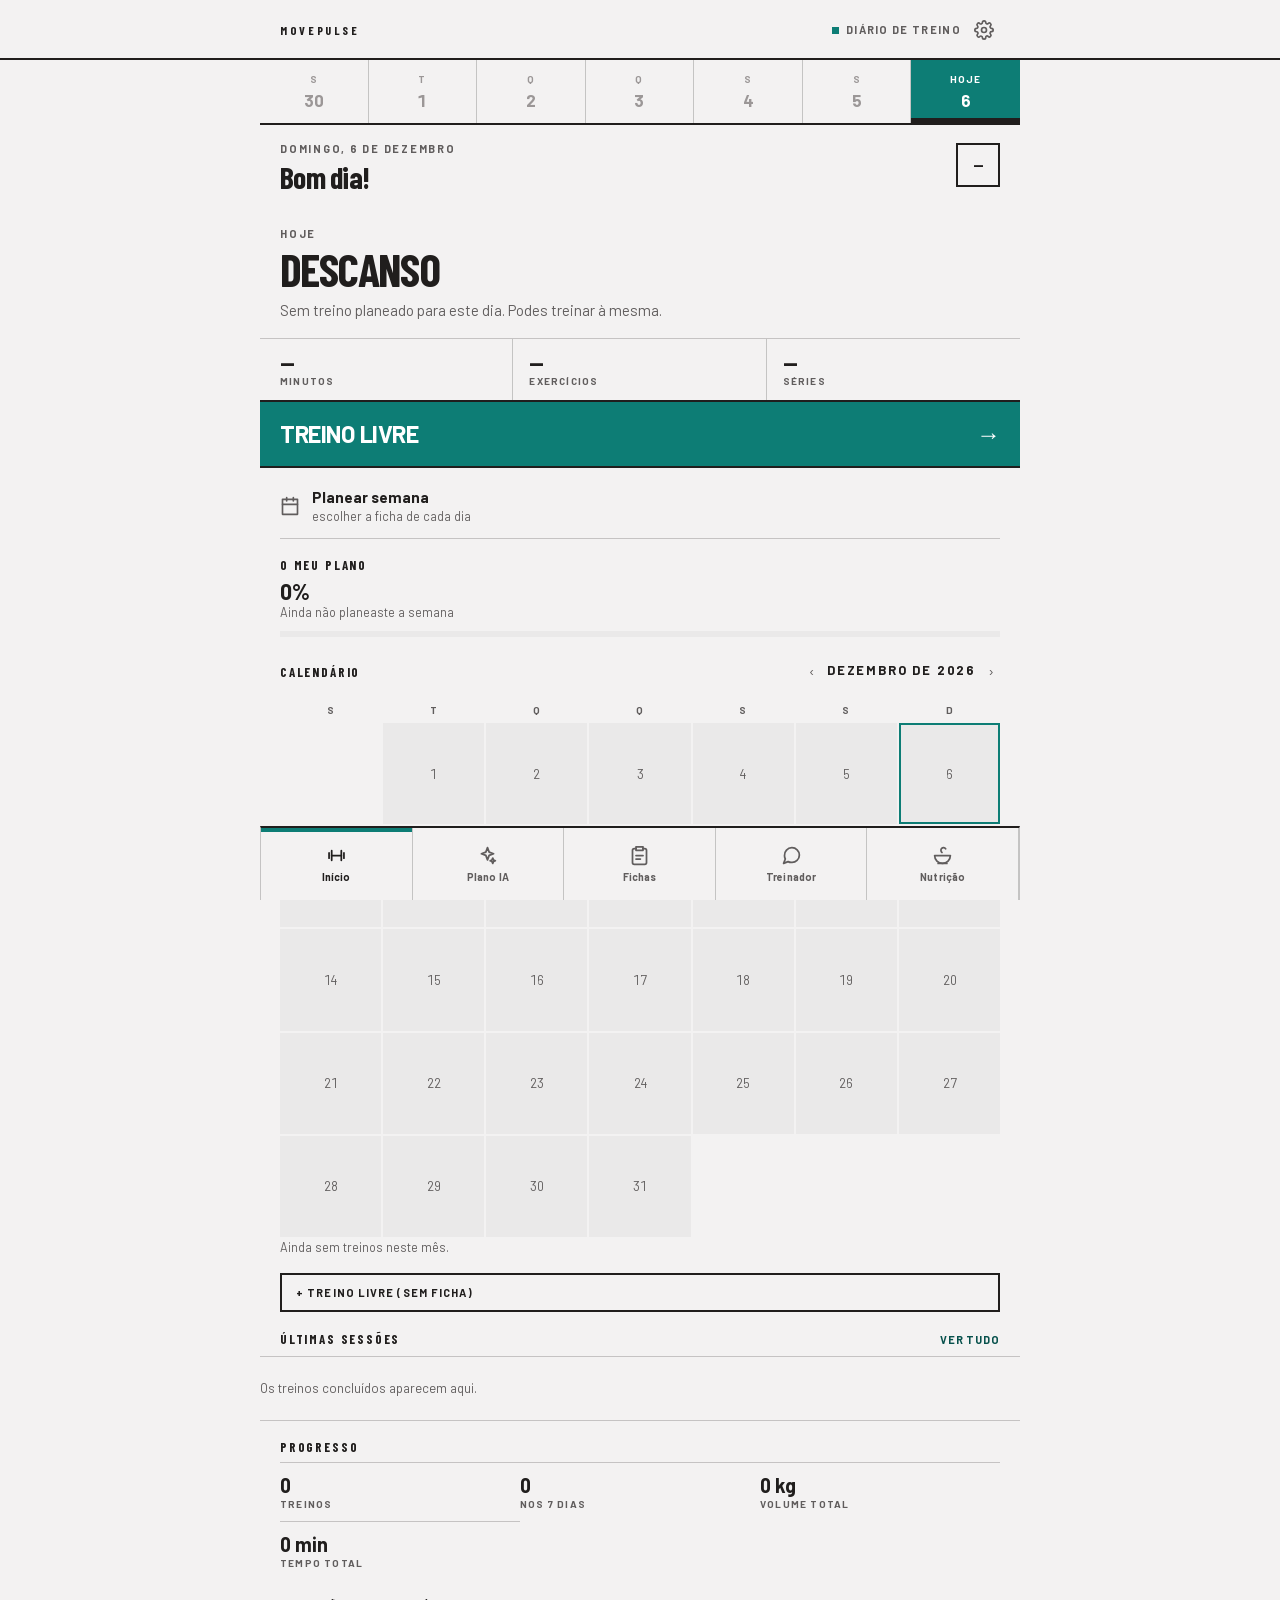
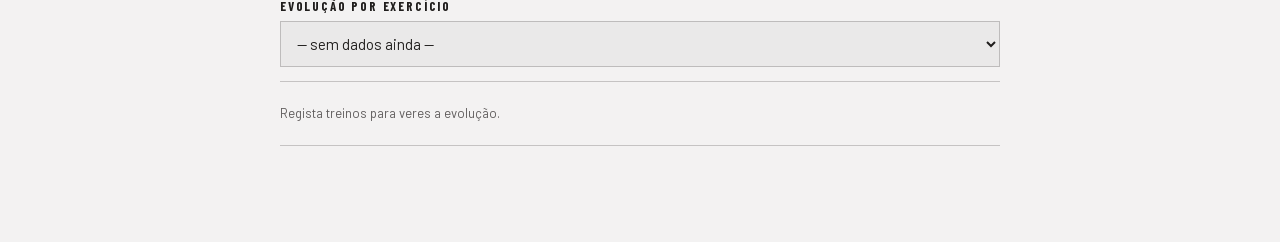
==== index.html @ 70a28e6d "Cor com significado e movimento com motivo COR — cada grupo muscular passa a ter o seu tom: peito te" ====
<!DOCTYPE html>
<html lang="pt-PT">
<head>
<meta charset="UTF-8">
<meta name="viewport" content="width=device-width, initial-scale=1, viewport-fit=cover">
<meta name="theme-color" content="#f3f2f2">
<meta name="description" content="App de treinos: fotografa o equipamento do ginásio, deixa a IA montar o plano e regista os teus treinos.">
<title>MovePulse AI — App de Treinos</title>
<link rel="icon" href="data:image/svg+xml,<svg xmlns='http://www.w3.org/2000/svg' viewBox='0 0 24 24'><rect width='24' height='24' fill='%23f3f2f2'/><g stroke='%23201e1d' stroke-width='2.4' stroke-linecap='round' fill='none'><path d='M6.5 6.5v11M3.5 9v6M17.5 6.5v11M20.5 9v6M6.5 12h11'/></g></svg>">
<link rel="manifest" href="manifest.webmanifest">
<link rel="apple-touch-icon" href="icons/apple-touch-180.png">
<meta name="apple-mobile-web-app-capable" content="yes">
<meta name="mobile-web-app-capable" content="yes">
<meta name="apple-mobile-web-app-status-bar-style" content="default">
<meta name="apple-mobile-web-app-title" content="MovePulse">
<link rel="stylesheet" href="css/fontes.css?v=80">
<link rel="stylesheet" href="css/style.css?v=80">
</head>
<body>

<header class="topbar">
  <div class="topbar__brand">
    <h1>MovePulse</h1>
  </div>
  <div class="topbar__estado">
    <span class="topbar__ponto" aria-hidden="true"></span>
    <p id="topbarSub">O teu diário de treino</p>
    <button class="btn btn--sm btn--primary" id="btnInstalar" hidden>Instalar</button>
    <button class="icon-btn" id="btnConfig" title="Definições" aria-label="Definições">
      <svg viewBox="0 0 24 24" aria-hidden="true"><circle cx="12" cy="12" r="3"/><path d="M19.4 15a1.65 1.65 0 0 0 .33 1.82l.06.06a2 2 0 0 1-2.83 2.83l-.06-.06a1.65 1.65 0 0 0-1.82-.33 1.65 1.65 0 0 0-1 1.51V21a2 2 0 0 1-4 0v-.09A1.65 1.65 0 0 0 9 19.4a1.65 1.65 0 0 0-1.82.33l-.06.06a2 2 0 0 1-2.83-2.83l.06-.06a1.65 1.65 0 0 0 .33-1.82 1.65 1.65 0 0 0-1.51-1H3a2 2 0 0 1 0-4h.09A1.65 1.65 0 0 0 4.6 9a1.65 1.65 0 0 0-.33-1.82l-.06-.06a2 2 0 0 1 2.83-2.83l.06.06A1.65 1.65 0 0 0 9 4.6h.09a1.65 1.65 0 0 0 1-1.51V3a2 2 0 0 1 4 0v.09a1.65 1.65 0 0 0 1 1.51 1.65 1.65 0 0 0 1.82-.33l.06-.06a2 2 0 0 1 2.83 2.83l-.06.06a1.65 1.65 0 0 0-.33 1.82V9a1.65 1.65 0 0 0 1.51 1H21a2 2 0 0 1 0 4h-.09a1.65 1.65 0 0 0-1.51 1z"/></svg>
    </button>
  </div>
</header>

<main id="app">

  <!-- ============ INÍCIO ============ -->
  <section class="view" id="view-inicio">
    <div class="semana" id="semana"></div>

    <header class="heroi">
      <div class="ola-linha">
        <div>
          <p class="kicker" id="olaData">—</p>
          <h2 class="ola__nome" id="olaNome">Olá</h2>
        </div>
        <button class="avatar" id="btnPerfil" aria-label="O meu perfil"><span id="avatarIniciais">—</span></button>
      </div>
    </header>

    <div id="cartaoHoje"></div>

    <div class="corpo-inicio">
      <button class="atalho atalho--largo" id="btnPrograma">
        <span class="atalho__icone"><svg viewBox="0 0 24 24" aria-hidden="true"><rect x="3" y="4" width="18" height="18"/><path d="M16 2v4"/><path d="M8 2v4"/><path d="M3 10h18"/></svg></span>
        <span>Planear semana<small>escolher a ficha de cada dia</small></span>
      </button>

      <div class="section-head"><h2>O meu plano</h2></div>
      <div id="planoSemana"></div>

      <div class="section-head">
        <h2>Calendário</h2>
        <span class="mes-cabeca">
          <button class="icon-btn" id="mesAnterior" aria-label="Mês anterior">‹</button>
          <strong id="mesNome">—</strong>
          <button class="icon-btn" id="mesSeguinte" aria-label="Mês seguinte">›</button>
        </span>
      </div>
      <div class="mes" id="mes"></div>
      <p class="item__meta" id="mesResumo"></p>

      <button class="btn btn--block" id="btnTreinoLivre" style="margin-top:18px">+ Treino livre (sem ficha)</button>

      <div class="section-head">
        <h2>Últimas sessões</h2>
        <button class="btn-ligacao" id="btnHistorico">Ver tudo</button>
      </div>
      <div id="ultimasSessoes" class="stack sangra"></div>

      <div class="section-head"><h2>Progresso</h2></div>
      <div class="grid grid--stats grid--par" id="resumoStats"></div>

      <div class="section-head"><h2>Evolução por exercício</h2></div>
      <select class="input" id="selEx" aria-label="Evolução por exercício"></select>
      <div id="grafico"></div>
      <div class="grid grid--stats" id="recordesEx"></div>
    </div>
  </section>

  <!-- ============ TREINO A DECORRER ============ -->
  <section class="view" id="view-treino" hidden>
    <div class="treino-estado" id="treinoEstado">
      <div class="treino-estado__topo">
        <span class="treino-estado__rotulo" id="sessaoNome">Treino</span>
        <span class="timer" id="cronometro">00:00</span>
      </div>
      <div class="treino-estado__barra"><i id="treinoProgresso" style="width:0%"></i></div>
    </div>
    <p class="visually-hidden" id="sessaoInfo" hidden>—</p>

    <div id="sessaoExercicios"></div>

    <div class="par-acoes">
      <button id="btnAddExSessao">+ Adicionar exercício</button>
      <button id="btnFinalizarSessao">Terminar agora</button>
    </div>
    <div class="par-acoes">
      <button id="btnCancelarSessao">Descartar treino</button>
      <button id="btnTreinadorSessao">Perguntar ao treinador</button>
    </div>
  </section>

  <!-- ============ PLANO IA ============ -->
  <section class="view view--caixa" id="view-ia" hidden>

    <div class="section-head"><h2>O meu plano IA</h2></div>
    <div id="planoAtual"></div>

    <div class="section-head"><h2>Criar plano</h2></div>

    <div>
      <label class="label">Onde treinas</label>
      <div class="pastilhas" data-plano="local">
        <button class="pastilha" data-valor="Ginásio">Ginásio</button>
        <button class="pastilha" data-valor="Casa">Casa</button>
        <button class="pastilha" data-valor="Ar livre">Ar livre</button>
      </div>

      <label class="label" style="margin-top:18px">Quanto tempo tens</label>
      <div class="pastilhas" data-plano="duracao">
        <button class="pastilha" data-valor="20">20 min</button>
        <button class="pastilha" data-valor="30">30 min</button>
        <button class="pastilha" data-valor="45">45 min</button>
        <button class="pastilha" data-valor="60">60 min</button>
        <button class="pastilha" data-valor="80">80 min</button>
      </div>
    </div>

    <button class="btn-largo sangra" id="btnGerarPlano"><span>Gerar plano</span><span aria-hidden="true">→</span></button>
    <p class="item__meta" id="iaEstado"></p>

    <div class="section-head"><h2>Afinar</h2></div>
    <p class="item__meta" style="margin:-8px 0 0">Os valores por omissão vêm do teu perfil. Muda só o que quiseres.</p>

    <div id="refinamentos">
      <button class="linha" id="linhaEquipamento">
        <span>Equipamento</span><span class="linha__valor" id="equipResumo">todos</span>
      </button>

      <button class="linha" data-refino="tipo"><span>Tipo de treino</span><span class="linha__valor" id="resumoTipo">—</span></button>
      <div class="refino" data-painel="tipo" hidden>
        <div class="pastilhas" data-plano="tipo">
          <button class="pastilha" data-valor="Força e hipertrofia">Força e hipertrofia</button>
          <button class="pastilha" data-valor="HIIT">HIIT</button>
          <button class="pastilha" data-valor="Calistenia">Calistenia</button>
          <button class="pastilha" data-valor="Mobilidade">Mobilidade</button>
        </div>
      </div>

      <button class="linha" data-refino="foco"><span>Divisão</span><span class="linha__valor" id="resumoFoco">—</span></button>
      <div class="refino" data-painel="foco" hidden>
        <div class="pastilhas" data-plano="foco">
          <button class="pastilha" data-valor="Corpo inteiro">Corpo inteiro</button>
          <button class="pastilha" data-valor="Superior / inferior">Superior / inferior</button>
          <button class="pastilha" data-valor="Empurrar, puxar, pernas">Empurrar / puxar / pernas</button>
          <button class="pastilha" data-valor="Costas e core">Costas e core</button>
        </div>
      </div>

      <button class="linha" data-refino="musculos"><span>Grupos a trabalhar</span><span class="linha__valor" id="resumoMusculos">todos</span></button>
      <div class="refino" data-painel="musculos" hidden>
        <p class="item__meta" style="margin:0 0 12px">Escolhe os que queres priorizar. Sem escolha, o plano equilibra o corpo todo.</p>
        <div class="musculos-grelha" id="musculosGrelha"></div>
      </div>

      <button class="linha" data-refino="descanso"><span>Descanso entre séries</span><span class="linha__valor" id="resumoDescanso">—</span></button>
      <div class="refino" data-painel="descanso" hidden>
        <div class="pastilhas" data-plano="descanso">
          <button class="pastilha" data-valor="45">45s</button>
          <button class="pastilha" data-valor="60">60s</button>
          <button class="pastilha" data-valor="90">90s</button>
          <button class="pastilha" data-valor="120">2 min</button>
          <button class="pastilha" data-valor="180">3 min</button>
        </div>
      </div>

      <button class="linha" data-refino="semanas"><span>Duração do programa</span><span class="linha__valor" id="resumoSemanas">—</span></button>
      <div class="refino" data-painel="semanas" hidden>
        <p class="item__meta" style="margin:0 0 12px">Quantas semanas o programa vai durar. Os treinos repetem-se e vão aparecendo novos pelo meio.</p>
        <div class="pastilhas" data-plano="semanas">
          <button class="pastilha" data-valor="4">4 semanas</button>
          <button class="pastilha" data-valor="6">6 semanas</button>
          <button class="pastilha" data-valor="8">8 semanas</button>
          <button class="pastilha" data-valor="12">12 semanas</button>
        </div>
      </div>

      <button class="linha" data-refino="intensidade"><span>Intensidade</span><span class="linha__valor" id="resumoIntensidade">—</span></button>
      <div class="refino" data-painel="intensidade" hidden>
        <div class="pastilhas" data-plano="intensidade">
          <button class="pastilha" data-valor="Básica">Básica</button>
          <button class="pastilha" data-valor="Moderada">Moderada</button>
          <button class="pastilha" data-valor="Alta">Alta</button>
        </div>
      </div>

      <button class="linha" data-refino="superseries"><span>Superséries</span><span class="linha__valor" id="resumoSuperseries">—</span></button>
      <div class="refino" data-painel="superseries" hidden>
        <label class="interruptor">
          <input type="checkbox" id="planoSuperseries">
          <span>Superséries<small>Exercícios seguidos sem descanso, em músculos diferentes.</small></span>
        </label>
      </div>

      <button class="linha" id="linhaFotos">
        <span>Fotos do ginásio</span><span class="linha__valor" id="fotosResumo">0 fotos</span>
      </button>

      <button class="linha" id="linhaPerfil">
        <span>Perfil e limitações</span><span class="linha__valor" id="perfilResumo">—</span>
      </button>
    </div>

    <div id="iaResultado"></div>
  </section>

  <!-- ============ FICHAS ============ -->
  <section class="view view--caixa" id="view-treinos" hidden>
    <div class="section-head">
      <h2>Minhas fichas</h2>
      <button class="btn-ligacao" id="btnNovoTreino">+ Nova ficha</button>
    </div>
    <div id="listaTreinos" class="stack"></div>
    <button class="linha" id="btnIrExercicios"><span>Todos os exercícios</span><span class="linha__valor" id="totalExercicios">—</span></button>
  </section>

  <!-- ============ EXERCÍCIOS ============ -->
  <section class="view view--caixa" id="view-exercicios" hidden>
    <div class="section-head">
      <h2>Exercícios</h2>
      <button class="btn-ligacao" id="exVoltar">‹ Fichas</button>
    </div>
    <input class="input" type="search" id="buscaEx" placeholder="Buscar exercício…" autocomplete="off">
    <div class="chips" id="filtrosGrupo"></div>
    <div id="listaExercicios" class="stack"></div>
    <button class="btn btn--block" id="btnNovoEx">+ Criar exercício</button>
  </section>

  <!-- ============ FOTOS DO GINÁSIO ============ -->
  <section class="view view--caixa" id="view-fotos" hidden>
    <div class="section-head">
      <h2>Fotos do ginásio</h2>
      <button class="btn-ligacao" id="fotosVoltar">‹ Plano IA</button>
    </div>
    <p class="muted">As fotos seguem com o pedido e a IA identifica nelas o equipamento — útil para
      apanhar máquinas que não estão na lista. Podes usar só a lista, só fotos, ou as duas coisas.</p>

    <div class="row-actions">
      <button class="btn btn--sm" id="btnTirarFoto">Tirar foto</button>
      <button class="btn btn--sm" id="btnEscolherFoto">Galeria</button>
    </div>
    <input type="file" id="fotoCamera" accept="image/*" capture="environment" multiple hidden>
    <input type="file" id="fotoGaleria" accept="image/*" multiple hidden>
    <div class="fotos" id="fotos"></div>
    <p class="item__meta" id="fotosInfo">Até 8 fotos. Ficam no dispositivo e só são enviadas quando geras o plano.</p>
  </section>

  <!-- ============ NUTRIÇÃO ============ -->
  <section class="view view--caixa" id="view-nutricao" hidden>
    <div class="section-head"><h2>Nutrição</h2></div>
    <p class="muted">Esta parte ainda está por construir. A ideia é acompanhar a alimentação ao lado
      do treino — e não vale a pena fingir que já faz algo.</p>

    <label class="label" style="margin-top:8px">O que está pensado</label>
    <ul class="lista-planeada">
      <li><b>Registo de refeições</b><span>o que comeste, sem contar cada grama</span></li>
      <li><b>Objetivo calórico e proteína</b><span>calculado a partir do teu perfil e treino</span></li>
      <li><b>Sugestões do treinador</b><span>perguntas sobre alimentação no separador Treinador</span></li>
      <li><b>Peso ao longo do tempo</b><span>gráfico junto ao progresso do treino</span></li>
    </ul>
    <p class="item__meta">Diz-me por onde queres começar e construo essa parte primeiro.</p>

    <div class="aviso">Nutrição toca em saúde: o que for feito aqui serão orientações gerais, não
      dietas clínicas. Para alimentação em contexto de doença, gravidez ou distúrbio alimentar, o
      caminho é um nutricionista.</div>
  </section>

  <!-- ============ DEFINIÇÕES ============ -->
  <section class="view view--caixa" id="view-definicoes" hidden>
    <div class="section-head">
      <h2>Definições</h2>
      <button class="btn-ligacao" id="defVoltar">‹ Início</button>
    </div>

    <p class="def-grupo">Conta</p>
    <div class="lista-def">
      <button id="defConta"><span class="def-icone"><svg viewBox="0 0 24 24" aria-hidden="true"><path d="M20 21v-2a4 4 0 0 0-4-4H8a4 4 0 0 0-4 4v2"/><circle cx="12" cy="7" r="4"/></svg></span>A minha conta<span class="def-valor" id="defContaEstado">só neste dispositivo</span></button>
    </div>

    <p class="def-grupo">Aplicação</p>
    <div class="lista-def">
      <button id="defTema"><span class="def-icone"><svg viewBox="0 0 24 24" aria-hidden="true"><circle cx="12" cy="12" r="9"/><path d="M12 3a9 9 0 0 0 0 18z" fill="currentColor" stroke="none"/></svg></span>Aspeto<span class="def-valor" id="defTemaValor">—</span></button>
      <button id="defLetra"><span class="def-icone"><svg viewBox="0 0 24 24" aria-hidden="true"><path d="M4 7V4h16v3"/><path d="M9 20h6"/><path d="M12 4v16"/></svg></span>Tipo de letra<span class="def-valor" id="defLetraValor">—</span></button>
      <button id="defTexto"><span class="def-icone"><svg viewBox="0 0 24 24" aria-hidden="true"><circle cx="11" cy="11" r="7"/><path d="M21 21l-4.3-4.3"/><path d="M11 8v6"/><path d="M8 11h6"/></svg></span>Tamanho do texto<span class="def-valor" id="defTextoValor">—</span></button>
      <button id="defIdioma"><span class="def-icone"><svg viewBox="0 0 24 24" aria-hidden="true"><circle cx="12" cy="12" r="9"/><path d="M3 12h18"/><path d="M12 3a15 15 0 0 1 0 18 15 15 0 0 1 0-18z"/></svg></span>Idioma<span class="def-valor">Português</span></button>
      <button id="defUnidades"><span class="def-icone"><svg viewBox="0 0 24 24" aria-hidden="true"><path d="M3 15L15 3l6 6L9 21z"/><path d="M7.5 10.5l2 2"/><path d="M10.5 7.5l2 2"/><path d="M4.5 13.5l2 2"/></svg></span>Unidades<span class="def-valor">kg · cm</span></button>
      <button id="defIA"><span class="def-icone"><svg viewBox="0 0 24 24" aria-hidden="true"><path d="M12 3l1.9 5.1L19 10l-5.1 1.9L12 17l-1.9-5.1L5 10l5.1-1.9z"/><path d="M18 15l.9 2.1L21 18l-2.1.9L18 21l-.9-2.1L15 18l2.1-.9z"/></svg></span>Servidor de IA<span class="def-valor" id="defIAValor">—</span></button>
      <button id="defSaude"><span class="def-icone"><svg viewBox="0 0 24 24" aria-hidden="true"><path d="M20.8 5.6a5.5 5.5 0 0 0-7.8 0L12 6.6l-1-1a5.5 5.5 0 0 0-7.8 7.8l1 1L12 21.2l7.8-7.8 1-1a5.5 5.5 0 0 0 0-7.8z"/></svg></span>Apple Saúde<span class="def-valor" id="defSaudeValor">—</span></button>
    </div>

    <p class="def-grupo">Os meus dados</p>
    <div class="lista-def">
      <button id="defExportar"><span class="def-icone"><svg viewBox="0 0 24 24" aria-hidden="true"><path d="M21 15v4a2 2 0 0 1-2 2H5a2 2 0 0 1-2-2v-4"/><path d="M7 10l5 5 5-5"/><path d="M12 15V3"/></svg></span>Exportar backup</button>
      <button id="defImportar"><span class="def-icone"><svg viewBox="0 0 24 24" aria-hidden="true"><path d="M21 15v4a2 2 0 0 1-2 2H5a2 2 0 0 1-2-2v-4"/><path d="M17 8l-5-5-5 5"/><path d="M12 3v12"/></svg></span>Importar backup</button>
      <button id="defCache"><span class="def-icone"><svg viewBox="0 0 24 24" aria-hidden="true"><ellipse cx="12" cy="5" rx="9" ry="3"/><path d="M3 5v14c0 1.7 4 3 9 3s9-1.3 9-3V5"/><path d="M3 12c0 1.7 4 3 9 3s9-1.3 9-3"/></svg></span>Limpar cache e recarregar</button>
      <button id="defApagar"><span class="def-icone"><svg viewBox="0 0 24 24" aria-hidden="true"><path d="M3 6h18"/><path d="M8 6V4h8v2"/><path d="M19 6l-1 14a2 2 0 0 1-2 2H8a2 2 0 0 1-2-2L5 6"/></svg></span>Apagar tudo</button>
    </div>
    <input type="file" id="defArquivo" accept="application/json" hidden>

    <p class="def-grupo">Sobre</p>
    <div class="lista-def">
      <button id="defPrivacidade"><span class="def-icone"><svg viewBox="0 0 24 24" aria-hidden="true"><path d="M12 22s8-4 8-10V5l-8-3-8 3v7c0 6 8 10 8 10z"/></svg></span>Privacidade</button>
      <button id="defTermos"><span class="def-icone"><svg viewBox="0 0 24 24" aria-hidden="true"><path d="M14 2H6a2 2 0 0 0-2 2v16a2 2 0 0 0 2 2h12a2 2 0 0 0 2-2V8z"/><path d="M14 2v6h6"/><path d="M8 13h8"/><path d="M8 17h6"/></svg></span>Termos de utilização</button>
      <button id="defCreditos"><span class="def-icone"><svg viewBox="0 0 24 24" aria-hidden="true"><circle cx="12" cy="12" r="9"/><circle cx="8.5" cy="10" r="1.2"/><circle cx="12" cy="7.5" r="1.2"/><circle cx="15.5" cy="10" r="1.2"/></svg></span>Créditos e licenças</button>
      <button id="defVersao"><span class="def-icone"><svg viewBox="0 0 24 24" aria-hidden="true"><circle cx="12" cy="12" r="9"/><path d="M12 16v-4"/><path d="M12 8h.01"/></svg></span>Versão<span class="def-valor" id="defVersaoValor">—</span></button>
    </div>
  </section>

  <!-- ============ APPLE SAÚDE ============ -->
  <section class="view view--caixa" id="view-saude" hidden>
    <div class="section-head">
      <h2>Apple Saúde</h2>
      <button class="btn-ligacao" id="saudeVoltar">‹ Definições</button>
    </div>

    <div class="cartao-saude">
      <h3>Sincronizar a MovePulse com o Apple Saúde</h3>
      <p>Escolhe que dados passam de um lado para o outro. A ligação é feita pela app <b>Atalhos</b> da Apple — prepara-se uma vez e fica a funcionar.</p>
    </div>

    <p class="def-grupo">Transferir do Saúde</p>
    <div class="lista-def">
      <label class="linha-switch"><span class="def-icone"><svg viewBox="0 0 24 24" aria-hidden="true"><path d="M12 3v18"/><path d="M5 7h14"/><path d="M5 7l-3 7a4 4 0 0 0 6 0z"/><path d="M19 7l3 7a4 4 0 0 1-6 0z"/></svg></span>Peso corporal
        <input type="checkbox" class="switch" id="saudePeso"></label>
    </div>

    <p class="def-grupo">Guardar no Saúde</p>
    <div class="lista-def">
      <label class="linha-switch"><span class="def-icone"><svg viewBox="0 0 24 24" aria-hidden="true"><path d="M6.5 6.5v11"/><path d="M3.5 9v6"/><path d="M17.5 6.5v11"/><path d="M20.5 9v6"/><path d="M6.5 12h11"/></svg></span>Treinos
        <input type="checkbox" class="switch" id="saudeTreinos"></label>
    </div>

    <div id="saudeAcoes"></div>
    <div id="saudeGuia"></div>
  </section>

  <!-- ============ TREINADOR ============ -->
  <section class="view view--caixa" id="view-bot" hidden>
    <div class="section-head">
      <h2>Treinador IA</h2>
      <button class="btn-ligacao" id="botLimpar">Limpar</button>
    </div>
    <div class="conversa" id="conversa"></div>
    <div class="sugestoes" id="botSugestoes"></div>
    <form class="barra-envio" id="botForm">
      <input class="input" id="botTexto" placeholder="Pergunta ao treinador…" autocomplete="off">
      <button class="btn btn--primary" id="botEnviar" type="submit" aria-label="Enviar">
        <svg viewBox="0 0 24 24" aria-hidden="true"><path d="M22 2L11 13"/><path d="M22 2l-7 20-4-9-9-4z"/></svg>
      </button>
    </form>
  </section>

  <!-- ============ PERFIL ============ -->
  <section class="view view--caixa" id="view-perfil" hidden>
    <div class="section-head">
      <h2>Perfil</h2>
      <button class="btn-ligacao" id="perfilVoltar">‹ Início</button>
    </div>

    <label class="label">Sobre ti</label>
    <div class="field">
      <label class="label" for="pNome">Nome</label>
      <input class="input" id="pNome" data-perfil="nome" placeholder="Como te chamas">
    </div>
    <div class="field-row">
      <div class="field">
        <label class="label" for="pIdade">Idade</label>
        <input class="input" type="number" min="10" max="100" id="pIdade" data-perfil="idade" placeholder="—">
      </div>
      <div class="field">
        <label class="label" for="pAltura">Altura (cm)</label>
        <input class="input" type="number" min="100" max="230" id="pAltura" data-perfil="altura" placeholder="—">
      </div>
      <div class="field">
        <label class="label" for="pPeso">Peso (kg)</label>
        <input class="input" type="number" step="0.1" min="30" max="250" id="pPeso" data-perfil="peso" placeholder="—">
      </div>
    </div>
    <p class="item__meta" id="perfilImc"></p>

    <div class="section-head"><h2>Objetivo e treino</h2></div>
    <div class="field">
      <label class="label" for="pObjetivo">Objetivo</label>
      <select class="input" id="pObjetivo" data-perfil="objetivo">
        <option>Hipertrofia (ganho de massa)</option>
        <option>Perda de gordura</option>
        <option>Força</option>
        <option>Condição física geral</option>
        <option>Saúde e mobilidade</option>
      </select>
    </div>
    <div class="field-row">
      <div class="field">
        <label class="label" for="pPesoObjetivo">Peso que queres alcançar (kg)</label>
        <input class="input" type="number" step="0.1" min="30" max="250" id="pPesoObjetivo" data-perfil="pesoObjetivo" placeholder="—">
      </div>
      <div class="field">
        <label class="label" for="pExperiencia">Experiência</label>
        <select class="input" id="pExperiencia" data-perfil="experiencia">
          <option>Iniciante</option><option>Intermédio</option><option>Avançado</option>
        </select>
      </div>
    </div>
    <p class="item__meta" id="perfilDistanciaObjetivo"></p>
    <div class="field">
      <label class="label">Dias de treino</label>
      <div class="dias-escolha" id="diasEscolha"></div>
      <p class="item__meta" id="diasResumo"></p>
    </div>
    <div class="field">
      <label class="label" for="pMinutos">Tempo por sessão (min)</label>
      <select class="input" id="pMinutos" data-perfil="minutos">
        <option>30</option><option>45</option><option>60</option><option>75</option><option>90</option>
      </select>
    </div>
    <div class="field-row">
      <div class="field">
        <label class="label" for="pSexo">Sexo</label>
        <select class="input" id="pSexo" data-perfil="sexo">
          <option value="">—</option>
          <option value="M">Masculino</option>
          <option value="F">Feminino</option>
        </select>
      </div>
    </div>
    <div class="field">
      <label class="label" for="pLimitacoes">Limitações ou lesões</label>
      <input class="input" id="pLimitacoes" data-perfil="limitacoes" placeholder="Ex.: dor no ombro direito">
    </div>
    <div class="field">
      <label class="label" for="pNotas">Notas</label>
      <input class="input" id="pNotas" data-perfil="notas" placeholder="Ex.: prefiro treinos curtos e intensos">
    </div>
    <p class="item__meta">Guarda-se sozinho. É este perfil que a IA usa para montar os planos.</p>

    <div class="section-head">
      <h2>Peso corporal</h2>
      <button class="btn-ligacao" id="btnRegistarPeso">Registar</button>
    </div>
    <p class="item__meta" id="pesoResumo">—</p>
    <div id="graficoPeso"></div>

    <div class="section-head"><h2>Composição corporal</h2></div>
    <div class="grid grid--stats grid--par" id="composicao"></div>
    <p class="item__meta" id="notaComposicao"></p>

    <div class="section-head"><h2>Energia</h2></div>
    <div class="grid grid--stats grid--par" id="energia"></div>
    <p class="item__meta" id="notaEnergia"></p>

    <div class="section-head"><h2>Mais</h2></div>
    <div id="perfilLinhas">
      <button class="linha" id="perfilIrIA"><span>Gerar plano com IA</span></button>
      <button class="linha" id="perfilDefinicoes"><span>Definições e backup</span></button>
    </div>
    <p class="item__meta">Os teus dados ficam só neste dispositivo, a não ser que ligues uma conta.</p>
  </section>

</main>

<nav class="tabbar">
  <button class="tab is-active" data-view="inicio">
    <span class="tab-icone"><svg viewBox="0 0 24 24" aria-hidden="true"><path d="M6.5 6.5v11"/><path d="M3.5 9v6"/><path d="M17.5 6.5v11"/><path d="M20.5 9v6"/><path d="M6.5 12h11"/></svg></span>Início
  </button>
  <button class="tab" data-view="ia">
    <span class="tab-icone"><svg viewBox="0 0 24 24" aria-hidden="true"><path d="M12 3l1.9 5.1L19 10l-5.1 1.9L12 17l-1.9-5.1L5 10l5.1-1.9z"/><path d="M18 15l.9 2.1L21 18l-2.1.9L18 21l-.9-2.1L15 18l2.1-.9z"/></svg></span>Plano IA
  </button>
  <button class="tab" data-view="treinos">
    <span class="tab-icone"><svg viewBox="0 0 24 24" aria-hidden="true"><rect x="8" y="2" width="8" height="4"/><path d="M16 4h2a2 2 0 0 1 2 2v14a2 2 0 0 1-2 2H6a2 2 0 0 1-2-2V6a2 2 0 0 1 2-2h2"/><path d="M8 12h8"/><path d="M8 16h5"/></svg></span>Fichas
  </button>
  <button class="tab" data-view="bot">
    <span class="tab-icone"><svg viewBox="0 0 24 24" aria-hidden="true"><path d="M21 11.5a8.4 8.4 0 0 1-9 8.4 8.5 8.5 0 0 1-3.9-.9L3 21l1.9-5a8.4 8.4 0 0 1-.9-3.9 8.5 8.5 0 0 1 8.4-9 8.5 8.5 0 0 1 8.6 8.4z"/></svg></span>Treinador
  </button>
  <button class="tab" data-view="nutricao">
    <span class="tab-icone"><svg viewBox="0 0 24 24" aria-hidden="true"><path d="M7 21h10"/><path d="M12 21a9 9 0 0 0 9-9H3a9 9 0 0 0 9 9z"/><path d="M11.4 8.5a3 3 0 1 1 4.2-4.2"/></svg></span>Nutrição
  </button>
  <button class="tab tab--treino" data-view="treino" id="tabTreino" hidden>
    <span class="tab-icone"><svg viewBox="0 0 24 24" aria-hidden="true"><circle cx="12" cy="13" r="8"/><path d="M12 9v4l2 2"/><path d="M9 2h6"/></svg></span><b id="tabTreinoTempo">00:00</b>
  </button>
</nav>

<!-- Modal genérico -->
<div class="modal" id="modal" hidden>
  <div class="modal__backdrop" data-close></div>
  <div class="modal__box" role="dialog" aria-modal="true" id="modalCaixa">
    <div class="modal__pega" id="modalPega"><span></span></div>
    <div class="modal__head" id="modalCabeca">
      <h3 id="modalTitulo">Título</h3>
      <button class="icon-btn" data-close aria-label="Fechar">
        <svg viewBox="0 0 24 24" aria-hidden="true"><path d="M18 6L6 18"/><path d="M6 6l12 12"/></svg>
      </button>
    </div>
    <div class="modal__body" id="modalCorpo"></div>
    <div class="modal__foot" id="modalRodape"></div>
  </div>
</div>

<div class="toast" id="toast" hidden></div>

<div class="rest" id="rest" hidden>
  <span class="rest__anel">
    <svg viewBox="0 0 44 44" aria-hidden="true">
      <circle class="rest__trilho" cx="22" cy="22" r="19"/>
      <circle class="rest__linha" id="restAnel" cx="22" cy="22" r="19"/>
    </svg>
    <b id="restTempo">60</b>
  </span>
  <span>Descanso</span>
  <button class="btn btn--sm" id="restPular">Saltar</button>
</div>

<script src="js/data.js?v=80"></script>
<script src="js/store.js?v=80"></script>
<script src="js/nuvem.js?v=80"></script>
<script src="js/saude.js?v=80"></script>
<script src="js/db.js?v=80"></script>
<script src="js/ia.js?v=80"></script>
<script src="js/ui.js?v=80"></script>
<script src="js/musculos.js?v=80"></script>
<script src="js/figuras.js?v=80"></script>
<script src="js/animacao.js?v=80"></script>
<script src="js/icones.js?v=80"></script>
<script src="js/app.js?v=80"></script>
</body>
</html>
---- css/fontes.css ----
/* Archivo (SIL Open Font License 1.1), a família da app.
   Guardada aqui para não depender da rede nem de terceiros. */

@font-face{font-family:'Archivo';font-style:normal;font-weight:400;font-display:swap;src:url('../fonts/archivo-400.woff2') format('woff2')}
@font-face{font-family:'Archivo';font-style:normal;font-weight:500;font-display:swap;src:url('../fonts/archivo-500.woff2') format('woff2')}
@font-face{font-family:'Archivo';font-style:normal;font-weight:600;font-display:swap;src:url('../fonts/archivo-600.woff2') format('woff2')}
@font-face{font-family:'Archivo';font-style:normal;font-weight:700;font-display:swap;src:url('../fonts/archivo-700.woff2') format('woff2')}
/* O peso 800 do desenho não existe em ficheiro: o browser encorpa o 700. */
---- css/style.css ----
/* ============================================================
   MovePulse AI — tinta, papel e verde água.

   Regras da casa, para quem vier a seguir:
     · raio zero em todo o lado;
     · sem sombras e sem gradientes — a hierarquia faz-se com réguas;
     · o verde significa "agora": a ação primária, a série a registar,
       o descanso a correr, o dia de hoje, o separador ativo;
     · "feito" é tinta, não cor;
     · tudo alinhado à esquerda.
   ============================================================ */

:root{
  color-scheme:light;
  --bg:#f3f2f2;          /* papel */
  --bg-elev:#f3f2f2;     /* os cartões deixaram de ter fundo próprio */
  --bg-elev-2:#eae9e9;   /* campos, linhas alternadas, zonas expandidas */
  --line:rgba(32,30,29,.22);   /* régua fina, 1px */
  --line-forte:#201e1d;        /* régua forte, 2px */
  --txt:#201e1d;
  --txt-dim:#605d5d;
  --txt-fraco:#9b9797;         /* números e estados inativos */
  --accent:#0d7d75;            /* verde água */
  --accent-hover:#0a6a63;
  --accent-active:#07514c;
  --accent-ink:#ffffff;        /* texto sobre o verde */
  --accent-forte:#07514c;      /* verde legível em texto pequeno sobre papel */
  --accent-med:#0d7d75;        /* gráficos e desenhos */
  --accent-fundo:#e6f4f2;      /* tinta clara, para linhas selecionadas */
  --danger:#a8331f;
  --ok:#201e1d;                /* "feito" é tinta */
  --barra:#f3f2f2;
  --radius:0px;
  --pad:20px;
  --tabbar-h:72px;

  /* Um tom por grupo muscular. É cor com significado, não decoração: o
     mesmo grupo tem sempre o mesmo tom, no boneco, na etiqueta e no filtro.
     Nenhum deles é verde — o verde continua a querer dizer "agora". */
  --g-peito:#b3503a;
  --g-costas:#3c5a9c;
  --g-pernas:#7d4a7e;
  --g-ombros:#9a6a12;
  --g-biceps:#5c7028;
  --g-triceps:#a63f6a;
  --g-abdomen:#4a6572;
  --g-cardio:#a32d3f;
  --recorde:#9a6a12;           /* carga nunca antes levantada */
  --font:'Archivo',system-ui,-apple-system,"Segoe UI",Roboto,Helvetica,Arial,sans-serif;
}

:root[data-tema="escuro"], :root[data-tema="auto"].sistema-escuro{
  color-scheme:dark;
  --bg:#141614;
  --bg-elev:#141614;
  --bg-elev-2:#1e211f;
  --line:rgba(243,242,242,.22);
  --line-forte:#f3f2f2;
  --txt:#f3f2f2;
  --txt-dim:#a8afac;
  --txt-fraco:#6c7370;
  --accent:#2ea79c;      /* sobre fundo escuro precisa de mais luz */
  --accent-hover:#37bdb0;
  --accent-active:#0d7d75;
  --accent-ink:#0b1211;
  --accent-forte:#37bdb0;
  --accent-med:#2ea79c;
  --accent-fundo:#122a28;
  --danger:#e2705b;
  --ok:#f3f2f2;
  --barra:#141614;

  /* sobre fundo escuro os mesmos tons precisam de subir de luz */
  --g-peito:#e08a72;
  --g-costas:#8aa6e0;
  --g-pernas:#c58fc6;
  --g-ombros:#ddab4a;
  --g-biceps:#a7bd60;
  --g-triceps:#e089ab;
  --g-abdomen:#93aab8;
  --g-cardio:#e0798a;
  --recorde:#ddab4a;
}

/* A cor do grupo aplica-se a tudo o que o identifique. */
[data-g="peito"]  {--g:var(--g-peito)}
[data-g="costas"] {--g:var(--g-costas)}
[data-g="pernas"] {--g:var(--g-pernas)}
[data-g="ombros"] {--g:var(--g-ombros)}
[data-g="biceps"] {--g:var(--g-biceps)}
[data-g="triceps"]{--g:var(--g-triceps)}
[data-g="abdomen"]{--g:var(--g-abdomen)}
[data-g="cardio"] {--g:var(--g-cardio)}

/* Três tamanhos de texto, para quem não vê bem o miudinho.
   Os tamanhos deste ficheiro são a base 1.0. */
:root[data-texto="grande"] body{zoom:1.15}
:root[data-texto="enorme"] body{zoom:1.32}

*{box-sizing:border-box;margin:0;padding:0}
html{-webkit-text-size-adjust:100%}
body{
  background:var(--bg);
  color:var(--txt);
  font:15px/1.45 var(--font);
  padding-bottom:calc(var(--tabbar-h) + env(safe-area-inset-bottom));
  overscroll-behavior-y:contain;
  -webkit-font-smoothing:antialiased;
}
h1,h2,h3{font-family:var(--font);font-weight:800;letter-spacing:-.025em;line-height:1.02}
h1{font-size:19px}
h2{font-size:30px}
h3{font-size:19px}
.muted{color:var(--txt-dim);font-size:13px;line-height:1.4}
[hidden]{display:none !important}
button,input,select,textarea{font-family:inherit}
:focus-visible{outline:2px solid var(--accent);outline-offset:2px}
::selection{background:var(--accent);color:var(--accent-ink)}
[disabled]{opacity:.45}
/* Todos os números alinham em coluna. */
.timer,.stat__valor,.prescricao,.set-row__n,.serie-valor,.dia__marca,.mes__dia,
.plano-caixa strong,.reg-linha b,.num{font-variant-numeric:tabular-nums}

/* ---------- Papéis tipográficos ---------- */
.kicker{font-size:11px;font-weight:700;line-height:1;letter-spacing:.16em;
  text-transform:uppercase;color:var(--txt-dim)}
.rotulo{font-size:10px;font-weight:700;line-height:1;letter-spacing:.12em;
  text-transform:uppercase;color:var(--txt-dim)}
.cabeca-seccao{font-size:13px;font-weight:800;line-height:1;letter-spacing:.14em;
  text-transform:uppercase}

/* ---------- Topbar ---------- */
.topbar{
  position:sticky;top:0;z-index:20;
  display:flex;align-items:center;justify-content:space-between;gap:12px;
  padding:calc(env(safe-area-inset-top) + 14px) var(--pad) 12px;
  background:var(--barra);
  border-bottom:2px solid var(--line-forte);
}
.topbar__brand{display:flex;align-items:center;gap:10px;min-width:0}
.topbar h1{font-size:12px;font-weight:800;letter-spacing:.22em;line-height:1;text-transform:uppercase}
.topbar__estado{display:flex;align-items:center;gap:7px;min-width:0}
.topbar__ponto{width:7px;height:7px;background:var(--accent);flex:none}
.topbar p{font-size:11px;font-weight:700;letter-spacing:.12em;text-transform:uppercase;
  color:var(--txt-dim);white-space:nowrap;overflow:hidden;text-overflow:ellipsis}

/* ---------- Layout ---------- */
#app{max-width:760px;margin:0 auto}
.view{display:flex;flex-direction:column}
/* As views internas mantêm margem; as de ecrã inteiro tratam do seu padding. */
.view--caixa{padding:var(--pad);gap:14px}
.stack{display:flex;flex-direction:column}
.grid{display:grid;grid-template-columns:repeat(auto-fill,minmax(150px,1fr))}
.grid--stats{grid-template-columns:repeat(auto-fit,minmax(96px,1fr))}
.grid--par{grid-template-columns:repeat(2,1fr)}
.section-head{
  display:flex;align-items:baseline;justify-content:space-between;gap:12px;
  padding:20px 0 8px;
}
.section-head h2{font-size:13px;font-weight:800;letter-spacing:.14em;text-transform:uppercase}
.view--caixa>.section-head:first-child{padding-top:0}
/* Ligação de texto no canto de uma secção: "VER TUDO", "+ NOVA FICHA". */
.btn-ligacao{
  background:none;border:0;padding:0;cursor:pointer;font:inherit;
  font-size:11px;font-weight:700;letter-spacing:.08em;text-transform:uppercase;
  color:var(--accent-forte);
}
.btn-ligacao:hover{color:var(--accent-hover)}
.section-head--pad{padding-left:var(--pad);padding-right:var(--pad)}
.visually-hidden{position:absolute;width:1px;height:1px;overflow:hidden;clip:rect(0 0 0 0);white-space:nowrap}
/* Célula de número numa grelha reguada (statBox). */
.stat-cel{padding:12px 12px 12px 0;border-top:1px solid var(--line)}
.stat-cel .rotulo{display:block;margin-top:4px}
.stat-cel .stat__valor{font-size:20px;font-weight:800;line-height:1;display:block}

/* Figura do exercício na tira do treino: linha branca no SVG, invertida
   no papel; nos estados cheios (feito, agora) volta a ser branca. */
.tira-figura{width:100%;max-width:40px;height:38px;object-fit:contain;filter:invert(1)}
.tira-item .musculos{gap:1px}
.tira-item .corpo{width:20px}
.tira-item.is-feito .tira-figura,
.tira-item.is-atual .tira-figura{filter:none}
:root[data-tema="escuro"] .tira-figura,
:root[data-tema="auto"].sistema-escuro .tira-figura{filter:none}
:root[data-tema="escuro"] .tira-item.is-feito .tira-figura,
:root[data-tema="escuro"] .tira-item.is-atual .tira-figura,
:root[data-tema="auto"].sistema-escuro .tira-item.is-feito .tira-figura,
:root[data-tema="auto"].sistema-escuro .tira-item.is-atual .tira-figura{filter:invert(1)}
.ex-palco__figura .musculos{height:100%;align-items:center;justify-content:center}
.ex-palco__figura .corpo{width:auto;height:100%;max-height:190px}
.ex-cabeca-treino .ex-mini{margin-top:12px}
.volumes__titulo{padding-bottom:10px}
.volumes__legenda{font-size:12px;color:var(--txt-dim);padding:8px 0 14px}
.row-actions{display:flex;gap:10px}
.row-actions .btn{flex:1}
/* Faixa de largura total dentro de uma view com margem. */
.sangra{margin-left:calc(var(--pad) * -1);margin-right:calc(var(--pad) * -1)}

/* ---------- Blocos reguados (antigos cartões) ---------- */
.card{
  background:var(--bg-elev);
  border:0;border-top:1px solid var(--line);
  border-radius:0;padding:14px 0;
}
.card+.card{border-top:1px solid var(--line)}
.card--tap{cursor:pointer;text-align:left;width:100%;color:inherit;font:inherit}
.card--tap:hover{background:var(--bg-elev-2)}
.card--session{background:var(--bg-elev-2);padding:14px}
.card__title{display:flex;align-items:flex-start;justify-content:space-between;gap:10px}
.card__title h3{font-size:17px}

/* ---------- Botões ---------- */
.btn{
  appearance:none;border:2px solid var(--line-forte);background:transparent;
  color:var(--txt);border-radius:0;padding:12px 14px;
  font:inherit;font-size:11px;font-weight:800;letter-spacing:.1em;text-transform:uppercase;
  cursor:pointer;line-height:1;text-align:left;
  transition:background .12s ease-out,color .12s ease-out;
}
.btn:hover{background:var(--bg-elev-2)}
.btn--primary{background:var(--accent);color:var(--accent-ink);border-color:var(--accent)}
.btn--primary:hover{background:var(--accent-hover);border-color:var(--accent-hover)}
.btn--primary:active{background:var(--accent-active);border-color:var(--accent-active)}
.btn--ghost{background:transparent}
.btn--danger{background:transparent;color:var(--danger);border-color:var(--danger)}
.btn--danger:hover{background:var(--danger);color:#fff}
.btn--sm{padding:9px 12px;font-size:11px}
.btn--block{width:100%}
/* Ação primária larga: rótulo à esquerda, seta encostada à direita. */
.btn-largo{
  display:flex;align-items:center;justify-content:space-between;gap:12px;width:100%;
  border:0;border-bottom:2px solid var(--line-forte);
  background:var(--accent);color:var(--accent-ink);
  padding:20px;font:inherit;font-size:24px;font-weight:800;letter-spacing:-.02em;
  line-height:1;cursor:pointer;text-align:left;text-transform:uppercase;
  transition:background .12s ease-out;
}
.btn-largo:hover{background:var(--accent-hover)}
.btn-largo:active{background:var(--accent-active)}
.btn-largo--tinta{background:var(--line-forte);color:var(--bg)}
.btn-largo--tinta:hover{background:#2d2b2b}
.btn-largo--tinta:active{background:#444141}
:root[data-tema="escuro"] .btn-largo--tinta:hover,
:root[data-tema="auto"].sistema-escuro .btn-largo--tinta:hover{background:#d5d4d4}
.btn-largo span:last-child{font-size:24px;font-weight:800}
/* Duas ações lado a lado, dentro de um bloco reguado. */
.par-acoes{display:flex;border-bottom:2px solid var(--line-forte)}
.par-acoes button{
  flex:1;border:0;border-right:1px solid var(--line);background:transparent;color:var(--txt);
  padding:15px 20px;font:inherit;font-size:11px;font-weight:800;letter-spacing:.1em;
  text-transform:uppercase;text-align:left;cursor:pointer;
  transition:background .12s ease-out;
}
.par-acoes button:last-child{border-right:0}
.par-acoes button:hover{background:var(--bg-elev-2)}
.icon-btn{
  background:transparent;border:0;color:var(--txt-dim);
  font-size:16px;cursor:pointer;padding:6px;border-radius:0;line-height:1;
  display:inline-flex;align-items:center;justify-content:center;
}
.icon-btn:hover{color:var(--txt);background:var(--bg-elev-2)}
.icon-btn svg,.btn svg{width:20px;height:20px;stroke-width:2;stroke:currentColor;fill:none;
  stroke-linecap:round;stroke-linejoin:round;display:block}

/* ---------- Inputs ---------- */
.input,select.input,textarea.input{
  width:100%;background:var(--bg-elev-2);border:1px solid var(--line);
  color:var(--txt);border-radius:0;padding:12px;font:inherit;font-size:15px;
}
.input:focus{outline:2px solid var(--accent);outline-offset:-2px}
.input::placeholder{color:var(--txt-fraco)}
.label{display:block;font-size:10px;font-weight:700;letter-spacing:.12em;text-transform:uppercase;
  color:var(--txt-dim);margin-bottom:7px}
.field{margin-bottom:14px}
.field-row{display:flex;gap:10px}
.field-row>*{flex:1}

/* ---------- Chips ---------- */
.chips{display:flex;gap:8px;overflow-x:auto;padding-bottom:6px;scrollbar-width:none}
.chips::-webkit-scrollbar{display:none}
.chip{
  white-space:nowrap;background:transparent;border:1px solid var(--line);
  color:var(--txt-dim);border-radius:0;padding:8px 13px;font:inherit;font-size:13px;
  font-weight:600;cursor:pointer;
}
.chip.is-active{background:var(--accent);color:var(--accent-ink);border-color:var(--accent);font-weight:700}
.chip.is-active[data-g]{background:var(--g);border-color:var(--g);color:#fff}
:root[data-tema="escuro"] .chip.is-active[data-g],
:root[data-tema="auto"].sistema-escuro .chip.is-active[data-g]{color:#141614}

/* ---------- Tabbar ---------- */
.tabbar{
  position:fixed;left:0;right:0;bottom:0;z-index:30;
  display:grid;grid-auto-flow:column;grid-auto-columns:1fr;
  background:var(--barra);
  border-top:2px solid var(--line-forte);
  padding-bottom:env(safe-area-inset-bottom);
}
.tab{
  position:relative;
  background:none;border:0;border-right:1px solid var(--line);color:var(--txt-dim);cursor:pointer;
  display:flex;flex-direction:column;align-items:center;justify-content:center;gap:5px;
  padding:10px 2px;font:inherit;font-size:10.5px;font-weight:700;letter-spacing:.01em;
  height:var(--tabbar-h);line-height:1.1;text-align:center;
  transition:color .12s ease-out;
}
.tab-icone{display:flex;align-items:center;justify-content:center;height:21px}
.tab-icone svg{width:21px;height:21px;stroke:currentColor;fill:none;stroke-width:2;
  stroke-linecap:round;stroke-linejoin:round;display:block}
.tab:last-child{border-right:0}
.tab.is-active{color:var(--txt)}
.tab.is-active::before{
  content:'';position:absolute;top:0;left:0;right:0;height:4px;background:var(--accent);
}

/* separador que só existe enquanto há treino a decorrer */
.tab--treino{color:var(--accent)}
.tab--treino b{font-size:12px;font-weight:800;font-variant-numeric:tabular-nums}
.tab--treino.is-active{color:var(--accent)}

/* ============================================================
   HOJE
   ============================================================ */
.heroi{padding:18px var(--pad) 18px;background:none;border:0;border-radius:0;margin:0}
.ola__nome{font-size:30px;font-weight:800;line-height:1.02;letter-spacing:-.025em;margin-top:8px}
/* o cartão do dia sangra nas tiras, mas o texto respeita a margem */
.heroi-dia{padding:18px var(--pad) 16px}
.heroi-dia .heroi__titulo{margin-top:8px}
/* o resto do Início mantém a margem lateral; o herói e as tiras sangram */
.corpo-inicio{padding:6px var(--pad) var(--pad)}
.corpo-inicio>.section-head:first-child{padding-top:20px}

/* miniaturas dos exercícios do dia, em células de largura igual */
.hoje__miniaturas{
  display:grid;grid-auto-flow:column;grid-auto-columns:1fr;
  border-bottom:2px solid var(--line-forte);
}
.hoje__miniaturas>*{
  display:flex;align-items:center;justify-content:center;height:80px;padding:10px 4px;
  border-right:1px solid var(--line);min-width:0;
}
.hoje__miniaturas>*:last-child{border-right:0}
.hoje__miniaturas .fig{width:100%;max-width:58px;height:58px;object-fit:contain;filter:invert(1)}
.hoje__miniaturas .foto{width:100%;height:58px;object-fit:cover;filter:grayscale(1)}
.hoje__miniaturas .corpo{width:auto;height:56px}
:root[data-tema="escuro"] .hoje__miniaturas .fig,
:root[data-tema="auto"].sistema-escuro .hoje__miniaturas .fig{filter:none}
.heroi__titulo{
  font-size:46px;font-weight:800;line-height:.94;letter-spacing:-.035em;
  text-transform:uppercase;margin-top:10px;text-wrap:balance;
}
.heroi__sub{font-size:15px;line-height:1.45;color:var(--txt-dim);margin-top:10px}
/* cada grupo trabalhado escreve-se no seu tom */
.grupo-cor{color:var(--g,var(--txt));font-weight:700}

/* três células de largura igual, separadas por réguas */
.stats-fila{
  display:grid;grid-template-columns:repeat(3,1fr);
  border-top:1px solid var(--line);border-bottom:2px solid var(--line-forte);
}
.stats-fila>div{padding:12px 16px 14px;border-right:1px solid var(--line)}
.stats-fila>div:first-child{padding-left:var(--pad)}
.stats-fila>div:last-child{border-right:0}
.stat__valor{font-size:22px;font-weight:800;line-height:1;display:block}
.stats-fila .rotulo{margin-top:3px;display:block}

/* tira de sete dias */
.semana{
  display:grid;grid-template-columns:repeat(7,1fr);
  border-bottom:2px solid var(--line-forte);
}
.mes-cabeca{display:flex;align-items:center;gap:6px;margin:0}
.dia{
  background:none;border:0;border-right:1px solid var(--line);padding:12px 4px 14px;
  cursor:pointer;color:var(--txt);font:inherit;
  display:flex;flex-direction:column;align-items:center;gap:5px;
  transition:background .12s ease-out,color .12s ease-out;
}
.dia:last-child{border-right:0}
.dia__letra{font-size:10px;font-weight:700;letter-spacing:.1em;text-transform:uppercase}
.dia__marca{font-size:17px;font-weight:800;line-height:1}
.dia.sem-treino{color:var(--txt-fraco)}
.dia.tem-plano{color:var(--txt)}
.dia.feito{background:var(--line-forte);color:var(--bg)}
.dia.hoje{background:var(--accent);color:var(--accent-ink)}
.dia.is-sel{box-shadow:inset 0 -5px 0 var(--accent)}
.dia.hoje.is-sel{box-shadow:inset 0 -5px 0 var(--line-forte)}

/* registo curto no fim do Início */
.reg-lista{border-top:1px solid var(--line)}
.reg-linha{
  display:flex;align-items:center;justify-content:space-between;gap:12px;width:100%;
  padding:14px var(--pad);border:0;border-bottom:1px solid var(--line);
  background:none;color:inherit;font:inherit;text-align:left;cursor:pointer;
  transition:background .12s ease-out;
}
.reg-linha:hover{background:var(--bg-elev-2)}
.reg-linha strong{font-size:15px;font-weight:700;line-height:1.2;display:block}
.reg-linha .item__meta{margin-top:3px}
.reg-linha b{font-size:17px;font-weight:800}
.reg-linha .un{font-size:11px;font-weight:700;color:var(--txt-dim);margin-left:2px}

/* barras de volume das últimas 8 semanas */
.volumes{padding:16px var(--pad) 0;border-bottom:2px solid var(--line-forte)}
.volumes__barras{display:flex;align-items:flex-end;gap:5px;height:88px}
.volumes__barras i{flex:1;background:#d7d3d3;min-height:2px;display:block}
:root[data-tema="escuro"] .volumes__barras i,
:root[data-tema="auto"].sistema-escuro .volumes__barras i{background:#333734}
.volumes__barras i.penultima{background:var(--line-forte)}
.volumes__barras i.atual{background:var(--accent)}

/* ============================================================
   TREINO AO VIVO
   ============================================================ */
.treino-estado{
  padding:calc(env(safe-area-inset-top) + 14px) var(--pad) 16px;
  border-bottom:2px solid var(--line-forte);
  background:var(--line-forte);color:var(--bg);
}
.treino-estado.a-descansar{background:var(--accent);color:var(--accent-ink)}
.treino-estado__topo{display:flex;align-items:center;justify-content:space-between;gap:12px}
.treino-estado__rotulo{font-size:12px;font-weight:800;letter-spacing:.18em;text-transform:uppercase}
.timer{font-size:20px;font-weight:800;line-height:1}
.treino-estado__barra{height:4px;background:rgba(255,255,255,.35);margin-top:14px}
.treino-estado__barra i{display:block;height:100%;background:#fff;transition:width 1s linear}
:root[data-tema="escuro"] .treino-estado,
:root[data-tema="auto"].sistema-escuro .treino-estado{color:#141614}
:root[data-tema="escuro"] .treino-estado__barra,
:root[data-tema="auto"].sistema-escuro .treino-estado__barra{background:rgba(20,22,20,.3)}
:root[data-tema="escuro"] .treino-estado__barra i,
:root[data-tema="auto"].sistema-escuro .treino-estado__barra i{background:#141614}

/* tira dos exercícios do treino */
.tira-ex{
  display:grid;grid-auto-flow:column;grid-auto-columns:calc(100% / 5);
  overflow-x:auto;scroll-snap-type:x mandatory;scrollbar-width:none;
  border-bottom:2px solid var(--line-forte);
}
.tira-ex::-webkit-scrollbar{display:none}
.tira-item{
  scroll-snap-align:start;
  display:flex;flex-direction:column;align-items:center;justify-content:center;gap:3px;
  padding:11px 2px 12px;border:0;border-right:1px solid var(--line);
  background:transparent;color:var(--txt-fraco);cursor:pointer;font:inherit;
  transition:background .12s ease-out,color .12s ease-out;
}
.tira-item:last-child{border-right:0}
.tira-num{font-size:11px;font-weight:800;line-height:1;font-variant-numeric:tabular-nums}
.tira-estado{font-size:9px;font-weight:700;letter-spacing:.06em;text-transform:uppercase;line-height:1}
.tira-item.is-feito{background:var(--line-forte);color:var(--bg)}
.tira-item.is-atual{background:var(--accent);color:var(--accent-ink)}

.ex-cabeca-treino{padding:20px var(--pad) 0}
.ex-cabeca-treino h2{font-size:30px;font-weight:800;line-height:1.02;letter-spacing:-.025em;
  margin-top:8px;text-wrap:balance}
.ex-cabeca-treino .ex-meta{font-size:13.5px;color:var(--txt-dim);margin-top:8px}

/* figura grande + números ao lado */
.ex-palco{display:flex;padding:8px var(--pad) 16px;gap:0;align-items:stretch}
.ex-palco__figura{width:190px;height:190px;flex:none;margin-left:-14px;position:relative}
.ex-palco__numeros{
  flex:1;min-width:0;border-left:1px solid var(--line);padding-left:16px;
  display:flex;flex-direction:column;justify-content:center;gap:18px;
}
.ex-palco__numeros .num{font-size:34px;font-weight:800;line-height:1;display:block;margin-top:4px}
.ex-palco__numeros .num--peq{font-size:22px}
.ex-palco__numeros .un{font-size:11px;font-weight:700;color:var(--txt-dim);margin-left:3px}
/* carga nunca antes levantada: âmbar, para não roubar o verde ao "agora" */
.e-recorde .num{color:var(--recorde)}
.e-recorde .rotulo{color:var(--recorde)}

/* tabela de séries */
.set-head,.set-row{display:grid;grid-template-columns:34px minmax(0,1fr) minmax(0,1fr) 64px;
  align-items:stretch}
.set-head{
  border-top:2px solid var(--line-forte);border-bottom:1px solid var(--line);
}
.set-head span{font-size:10px;font-weight:700;letter-spacing:.12em;text-transform:uppercase;
  color:var(--txt-dim);padding:8px 4px;display:flex;align-items:center}
.set-head span:first-child{padding-left:var(--pad)}
.set-head span:nth-child(2),.set-head span:nth-child(3){justify-content:center}
.set-row{border-bottom:1px solid var(--line);background:transparent;
  transition:transform .16s ease,background .16s ease}
.set-row.is-done{background:var(--bg-elev-2);color:var(--txt-dim)}
.set-row__n{font-size:14px;font-weight:800;display:flex;align-items:center;padding-left:var(--pad)}
.serie-campo{display:flex;align-items:center;justify-content:center;gap:4px;padding:8px 2px;min-width:0}
.serie-passo{
  width:30px;height:30px;flex:none;border:1px solid rgba(32,30,29,.35);background:transparent;
  color:inherit;font:700 17px var(--font);line-height:1;cursor:pointer;border-radius:0;
  display:flex;align-items:center;justify-content:center;position:relative;
  transition:background .12s ease-out;
}
:root[data-tema="escuro"] .serie-passo,
:root[data-tema="auto"].sistema-escuro .serie-passo{border-color:rgba(243,242,242,.35)}
.serie-passo:hover{background:var(--bg-elev-2)}
/* alvo de toque com 44px de altura, sem engordar o desenho */
.serie-passo::before{content:'';position:absolute;left:0;right:0;top:-7px;bottom:-7px}
/* largura fixa: um <input type=number> sem largura pede 20 caracteres e
   rebentava a grelha para fora do ecrã */
.serie-valor{
  width:100%;min-width:0;text-align:center;font-size:19px;font-weight:800;line-height:1;
  background:none;border:0;color:inherit;font-family:inherit;padding:0;
  -moz-appearance:textfield;
}
.serie-valor::-webkit-outer-spin-button,.serie-valor::-webkit-inner-spin-button{
  -webkit-appearance:none;margin:0}
.set-check{
  border:0;background:var(--accent);color:var(--accent-ink);cursor:pointer;
  font:800 15px var(--font);letter-spacing:.06em;border-radius:0;
  display:flex;align-items:center;justify-content:center;
  transition:background .12s ease-out;
}
.set-check:hover{background:var(--accent-hover)}
.set-row.is-done .set-check{background:var(--line-forte);color:var(--bg)}
.set-row.a-arrastar{transition:none}
.set-row.vai-marcar{background:var(--bg-elev-2)}

/* dica do treinador dentro do treino */
.dica-ia{padding:18px var(--pad);border-bottom:2px solid var(--line-forte);
  display:flex;gap:12px;align-items:flex-start}
.dica-ia__selo{font-size:13px;font-weight:800;letter-spacing:.1em;color:var(--accent);flex:none;line-height:1.3}
.dica-ia p{font-size:13.5px;line-height:1.45;color:var(--txt-dim)}
.dica-ia button{margin-top:8px}

/* ---------- Listas ---------- */
.item{display:flex;align-items:center;justify-content:space-between;gap:10px}
.item__meta{font-size:12.5px;line-height:1.3;color:var(--txt-dim);margin-top:2px}
.tag{
  display:inline-block;background:transparent;border:1px solid var(--line);
  color:var(--txt-dim);border-radius:0;padding:3px 9px;font-size:11px;font-weight:600;
  margin:0 5px 5px 0;
}
.tag[data-g]{color:var(--g);border-color:var(--g)}
.empty{color:var(--txt-dim);padding:22px 0;border-top:1px solid var(--line);
  border-bottom:1px solid var(--line);font-size:13px}

/* ---------- Modal ---------- */
.modal{position:fixed;inset:0;z-index:50;display:flex;align-items:flex-end;justify-content:center}
.modal__backdrop{position:absolute;inset:0;background:rgba(32,30,29,.45)}
.modal__box{
  position:relative;width:100%;max-width:560px;max-height:88vh;display:flex;flex-direction:column;
  background:var(--bg);border:0;border-top:2px solid var(--line-forte);
  border-radius:0;animation:subirFolha .26s cubic-bezier(.22,.9,.3,1);
  padding-bottom:env(safe-area-inset-bottom);
}
@keyframes subirFolha{from{transform:translateY(100%)}to{transform:none}}
.modal__pega{display:flex;justify-content:center;padding:9px 0 3px;cursor:grab;touch-action:none}
.modal__pega span{width:38px;height:4px;border-radius:0;background:var(--line)}
.modal__head{touch-action:none;display:flex;align-items:center;justify-content:space-between;
  gap:12px;padding:12px var(--pad);border-bottom:2px solid var(--line-forte)}
.modal__head h3{font-size:19px;font-weight:800;letter-spacing:-.02em}
.modal__body{padding:var(--pad);overflow-y:auto}
.modal__foot{display:flex;gap:10px;padding:var(--pad);border-top:1px solid var(--line);
  padding-bottom:calc(var(--pad) + env(safe-area-inset-bottom))}
.modal__foot .btn{flex:1;text-align:center;justify-content:center}
@media(min-width:600px){
  .modal{align-items:center}
  .modal__box{border:2px solid var(--line-forte);animation:aparecerCaixa .18s ease-out}
  .modal__pega{display:none}
}
@keyframes aparecerCaixa{from{transform:translateY(16px);opacity:.6}to{transform:none;opacity:1}}

/* ---------- Toast / descanso ---------- */
.toast{
  position:fixed;left:50%;transform:translateX(-50%);
  bottom:calc(var(--tabbar-h) + env(safe-area-inset-bottom) + 16px);z-index:60;
  background:var(--line-forte);color:var(--bg);
  padding:12px 16px;border-radius:0;font-size:13px;font-weight:600;
  max-width:calc(100% - 40px);
}
.rest{
  position:fixed;left:50%;transform:translateX(-50%);
  top:calc(env(safe-area-inset-top) + 74px);z-index:55;
  display:flex;align-items:center;gap:12px;
  background:var(--accent);color:var(--accent-ink);font-weight:800;
  padding:8px 8px 8px 16px;border-radius:0;
  font-size:11px;letter-spacing:.1em;text-transform:uppercase;
}
.rest .btn{border-color:var(--accent-ink);color:var(--accent-ink);padding:8px 10px}
.rest .btn:hover{background:rgba(255,255,255,.16)}
.rest span{font-variant-numeric:tabular-nums;white-space:nowrap}
.rest__anel{position:relative;width:44px;height:44px;flex:none;display:grid;place-items:center}
.rest__anel svg{position:absolute;inset:0;width:44px;height:44px;transform:rotate(-90deg)}
.rest__anel circle{fill:none;stroke-width:4}
.rest__trilho{stroke:rgba(255,255,255,.3)}
.rest__linha{stroke:var(--accent-ink);stroke-linecap:butt;
  stroke-dasharray:119.4;stroke-dashoffset:0;transition:stroke-dashoffset 1s linear}
.rest__anel b{font-size:17px;font-weight:800;font-variant-numeric:tabular-nums;z-index:1}

/* ---------- Gráfico ---------- */
#grafico,#graficoPeso{margin:14px 0 4px}
#grafico svg,#graficoPeso svg{width:100%;height:auto;display:block}
.g-line{fill:none;stroke:var(--accent);stroke-width:2;stroke-linejoin:round;stroke-linecap:round}
.g-area{fill:var(--accent-fundo)}
.g-dot{fill:var(--accent)}
.g-grid{stroke:var(--line);stroke-width:1}
.g-lbl{fill:var(--txt-dim);font-size:11px;font-family:var(--font)}

/* ---------- Desktop ---------- */
@media(min-width:760px){
  .topbar{padding-left:max(20px,calc(50% - 360px));padding-right:max(20px,calc(50% - 360px))}
  .tabbar{
    left:50%;right:auto;transform:translateX(-50%);
    width:100%;max-width:760px;
    border-left:1px solid var(--line);border-right:1px solid var(--line);
  }
  .grid{grid-template-columns:repeat(auto-fill,minmax(200px,1fr))}
}

/* ============================================================
   PLANO
   ============================================================ */
.fotos{display:grid;grid-template-columns:repeat(auto-fill,minmax(88px,1fr));gap:8px;margin:12px 0 8px}
.foto{position:relative;aspect-ratio:1;border-radius:0;overflow:hidden;border:1px solid var(--line)}
.foto img{width:100%;height:100%;object-fit:cover;display:block;filter:grayscale(1)}
.foto button{
  position:absolute;top:0;right:0;border:0;cursor:pointer;
  background:var(--line-forte);color:var(--bg);border-radius:0;width:26px;height:26px;
  font-size:13px;line-height:1;
}
.ia-lista{display:flex;flex-wrap:wrap;gap:0;margin-top:10px}
.ia-ex{display:grid;grid-template-columns:auto 1fr auto;gap:12px;align-items:center;
  padding:12px 0;border-top:1px solid var(--line)}
.ia-ex b{font-weight:700;font-size:15.5px;line-height:1.2}
.ia-ex span{color:var(--txt-dim);font-size:12.5px}
.ia-ex .prescricao{white-space:nowrap;color:var(--accent-forte);font-size:15px;font-weight:800}
.aviso{border:0;border-left:4px solid var(--accent);background:var(--bg-elev-2);
  color:var(--txt-dim);border-radius:0;padding:12px 14px;font-size:13px;line-height:1.45}
.a-carregar{display:inline-block;width:12px;height:12px;border:2px solid var(--line);
  border-top-color:var(--accent);border-radius:50%;animation:girar .8s linear infinite;
  vertical-align:-1px;margin-right:7px}
@keyframes girar{to{transform:rotate(360deg)}}

/* ---------- Diagrama muscular ---------- */
.musculos{display:flex;gap:4px;align-items:flex-start}
.musculos .corpo{width:34px;height:auto;flex:none}
.m-base{fill:var(--bg-elev-2);stroke:var(--line);stroke-width:1}
.m-ativo{fill:var(--g,var(--accent));stroke:var(--g,var(--accent));stroke-width:1}
.demo{
  display:inline-block;margin-top:5px;font-size:11px;font-weight:700;letter-spacing:.1em;
  text-transform:uppercase;color:var(--accent-forte);text-decoration:none;
  border-bottom:1px solid var(--accent);
}
.demo:hover{color:var(--accent-hover)}
.ex-cabeca{display:flex;gap:12px;align-items:flex-start}
.ex-cabeca .musculos .corpo{width:46px}

/* ---------- Mês ---------- */
.mes-cabeca{display:flex;align-items:center;justify-content:space-between;margin-bottom:10px}
.mes-cabeca strong{font-size:13px;font-weight:800;letter-spacing:.14em;text-transform:uppercase}
.mes{display:grid;grid-template-columns:repeat(7,1fr);gap:2px}
.mes__rotulo{text-align:center;font-size:10px;font-weight:700;letter-spacing:.1em;
  color:var(--txt-dim);padding-bottom:4px}
.mes__dia{
  position:relative;aspect-ratio:1;border-radius:0;display:flex;align-items:center;justify-content:center;
  font-size:13px;background:var(--bg-elev-2);color:var(--txt-dim);
  border:0;font-family:inherit;cursor:pointer;padding:0;
  transition:background .12s ease-out;
}
.mes__dia:not(.vazio):hover{background:var(--line)}
.mes__ponto{
  position:absolute;bottom:3px;left:50%;transform:translateX(-50%);
  width:4px;height:4px;border-radius:0;background:var(--accent);
}
.mes__dia.vazio{background:transparent}
.mes__dia.treinou{background:var(--line-forte);color:var(--bg);font-weight:800}
.mes__dia.hoje{outline:2px solid var(--accent);outline-offset:-2px}

/* ---------- Fotos e miniaturas ---------- */
.foto-maquina{
  width:100%;max-height:190px;object-fit:cover;border-radius:0;
  border:1px solid var(--line);display:block;margin-top:10px;filter:grayscale(1);
}
.ex-mini{width:46px;height:46px;object-fit:cover;border-radius:0;border:1px solid var(--line);
  flex:none;filter:grayscale(1)}

/* ---------- Atalhos e linhas ---------- */
.atalho{
  display:flex;align-items:center;gap:12px;text-align:left;width:100%;
  background:transparent;border:0;border-bottom:1px solid var(--line);border-radius:0;
  padding:14px 0;font:inherit;color:inherit;cursor:pointer;
  transition:background .12s ease-out;
}
.atalho:hover{background:var(--bg-elev-2)}
.atalho__icone{flex:none;display:flex;color:var(--txt-dim)}
.atalho__icone svg{width:20px;height:20px;stroke:currentColor;fill:none;stroke-width:2;
  stroke-linecap:round;stroke-linejoin:round}
.atalho span{font-size:15px;font-weight:700;line-height:1.2;min-width:0}
.atalho small{display:block;color:var(--txt-dim);font-weight:400;font-size:12.5px;margin-top:3px}
.atalho--largo{width:100%}

/* barra de progresso */
.barra{height:6px;border-radius:0;background:var(--bg-elev-2);overflow:hidden;margin-top:10px}
.barra__cheio,.barra i{height:100%;background:var(--accent);border-radius:0;display:block;
  transition:width .3s ease}

/* ---------- Pastilhas ---------- */
.pastilhas{display:flex;flex-wrap:wrap;gap:8px}
.pastilha{
  background:transparent;border:1px solid var(--line);color:var(--txt-dim);
  border-radius:0;padding:10px 14px;font:inherit;font-size:15px;font-weight:600;cursor:pointer;
  transition:background .12s ease-out,color .12s ease-out;
}
.pastilha:hover{background:var(--bg-elev-2)}
.pastilha.is-ativa{background:var(--accent);border-color:var(--accent);color:var(--accent-ink)}

.interruptor{display:flex;align-items:flex-start;gap:11px;cursor:pointer}
.interruptor input{width:20px;height:20px;accent-color:var(--accent);flex:none;margin-top:2px;
  border-radius:0}
.interruptor span{font-size:15px;font-weight:700}
.interruptor small{display:block;color:var(--txt-dim);font-weight:400;font-size:12.5px;margin-top:4px}

/* linha reguada com valor à direita e chevron */
.linha{
  display:flex;align-items:center;justify-content:space-between;gap:12px;width:100%;
  background:transparent;border:0;border-bottom:1px solid var(--line);border-radius:0;
  padding:15px 0;font:inherit;color:inherit;cursor:pointer;font-weight:700;font-size:15px;
  text-align:left;transition:background .12s ease-out;
}
.linha:hover{background:var(--bg-elev-2)}
.linha::after{
  content:'';width:8px;height:8px;flex:none;
  border-right:2px solid var(--txt-dim);border-top:2px solid var(--txt-dim);
  transform:rotate(45deg);margin-right:2px;
}
.linha__valor{margin-left:auto;color:var(--accent-forte);font-weight:700;font-size:13px}
/* zona que se abre por baixo de uma linha de refinamento */
.refino{background:var(--bg-elev-2);padding:16px var(--pad);
  border-bottom:1px solid var(--line)}
.refino .label:first-child{margin-top:0}

/* ---------- Lista de equipamento ---------- */
.equip-grupo{margin-top:18px}
.equip-grupo:first-child{margin-top:0}
.equip-cat{
  font-size:10px;letter-spacing:.12em;text-transform:uppercase;color:var(--txt-dim);
  font-weight:700;margin-bottom:8px;
}
.equip-item{
  display:flex;align-items:center;gap:12px;width:100%;text-align:left;
  background:transparent;border:0;border-bottom:1px solid var(--line);border-radius:0;
  padding:9px 0;font:inherit;color:inherit;cursor:pointer;font-size:15px;
  transition:background .12s ease-out;
}
.equip-item:hover{background:var(--bg-elev-2)}
.equip-item__icone{
  width:60px;height:60px;border-radius:0;background:var(--bg-elev-2);flex:none;
  display:flex;align-items:center;justify-content:center;color:var(--txt-dim);
  border:0;padding:0;cursor:zoom-in;overflow:hidden;
}
.equip-item__nome{
  flex:1;min-width:0;text-align:left;background:none;border:0;padding:0;
  font:inherit;font-weight:600;color:inherit;cursor:pointer;
}
.equip-foto{width:100%;height:100%;object-fit:cover;display:block;filter:grayscale(1)}
.equip-grande{
  background:var(--bg-elev-2);border:0;border-radius:0;
  display:flex;align-items:center;justify-content:center;overflow:hidden;
  aspect-ratio:4/3;
}
.equip-grande .icone-eq{width:70%;height:70%}
.equip-grande img{width:100%;height:100%;object-fit:cover;display:block;filter:grayscale(1)}
/* o desenho da máquina não é foto: cabe inteiro e inverte-se no tema claro */
.equip-grande img.equip-desenho{object-fit:contain;padding:8px;filter:invert(1)}
:root[data-tema="escuro"] .equip-grande img.equip-desenho,
:root[data-tema="auto"].sistema-escuro .equip-grande img.equip-desenho{filter:none}
.icone-eq{width:34px;height:34px;display:block;color:var(--txt-dim)}
.equip-desenho-mini{width:100%;height:100%;object-fit:contain;padding:3px;filter:invert(1)}
.equip-item__icone .icone-eq{width:80%;height:80%}
:root[data-tema="escuro"] .equip-desenho-mini,
:root[data-tema="auto"].sistema-escuro .equip-desenho-mini{filter:none}
.eq-esc{fill:#39424e}
.eq-met{fill:#b9c3cd}
.eq-met2{fill:#8b96a3}
.eq-pad{fill:var(--accent)}
.eq-luz{fill:#ffffff;opacity:.22}
.eq-sombra{fill:#2f3742;opacity:.10}
.equip-item.is-ativa{background:var(--accent-fundo)}
:root[data-tema="escuro"] .equip-item.is-ativa,
:root[data-tema="auto"].sistema-escuro .equip-item.is-ativa{background:var(--accent-fundo)}
.equip-item__caixa{
  width:26px;height:26px;border-radius:0;border:2px solid var(--line-forte);flex:none;
  display:flex;align-items:center;justify-content:center;font-size:14px;color:transparent;
  background:transparent;cursor:pointer;padding:0;
}
.equip-item.is-ativa .equip-item__caixa{background:var(--accent);border-color:var(--accent);
  color:var(--accent-ink)}

/* ---------- Resumo do plano ---------- */
.plano-grelha{display:grid;grid-template-columns:1fr 1fr;gap:0;margin-top:12px}
.plano-caixa{background:transparent;border:0;border-right:1px solid var(--line);
  border-radius:0;padding:12px 12px 12px 0}
.plano-caixa:last-child{border-right:0;padding-left:12px}
.plano-caixa strong{display:block;font-size:22px;font-weight:800;line-height:1}
.plano-caixa span{font-size:10px;font-weight:700;letter-spacing:.12em;text-transform:uppercase;
  color:var(--txt-dim);margin-top:3px;display:block}
.sessao-linha{display:flex;align-items:center;gap:12px;padding:11px 0;border-top:1px solid var(--line)}
.sessao-dia{
  width:44px;height:44px;border-radius:0;background:var(--bg-elev-2);border:0;
  display:flex;align-items:center;justify-content:center;flex:none;
  font-size:13px;font-weight:800;color:var(--accent-forte);
}
.ia-media{display:flex;align-items:center;gap:6px}
.ia-media .ex-mini{width:40px;height:40px}

/* ---------- Dias de treino no perfil ---------- */
.dias-escolha{display:grid;grid-template-columns:repeat(7,1fr);gap:2px}
.dia-opcao{
  aspect-ratio:1;border-radius:0;border:1px solid var(--line);background:transparent;
  color:var(--txt-dim);font:inherit;font-size:13px;font-weight:700;cursor:pointer;
  display:flex;align-items:center;justify-content:center;
  transition:background .12s ease-out,color .12s ease-out;
}
.dia-opcao.is-ativa{background:var(--accent);border-color:var(--accent);color:var(--accent-ink)}

/* ---------- Grelha de grupos musculares ---------- */
.musculos-grelha{display:grid;grid-template-columns:repeat(4,1fr);gap:2px}
.musculo-op{
  background:transparent;border:1px solid var(--line);border-radius:0;
  padding:8px 4px 7px;cursor:pointer;font:inherit;color:var(--txt-dim);
  display:flex;flex-direction:column;align-items:center;gap:4px;
  transition:background .12s ease-out,color .12s ease-out;
}
.musculo-op .musculos{gap:2px}
.musculo-op .corpo{width:26px}
.musculo-op span{font-size:11px;font-weight:600;line-height:1.1;text-align:center}
.musculo-op.is-ativa{border-color:var(--g,var(--accent));color:var(--txt);
  box-shadow:inset 0 -4px 0 var(--g,var(--accent))}

/* ---------- Figuras de execução ---------- */
.figura-ex{position:relative;width:100%;aspect-ratio:1;max-height:300px;
  display:grid;place-items:center;background:transparent;border-radius:0;overflow:hidden}
.figura-ex__frame{position:absolute;inset:2%;width:96%;height:96%;object-fit:contain;
  opacity:0;filter:invert(1)}
.figura-ex__frame.is-visivel{opacity:1}
:root[data-tema="escuro"] .figura-ex__frame,
:root[data-tema="auto"].sistema-escuro .figura-ex__frame{filter:none}
.palco-duplo{display:flex;gap:0;align-items:stretch;border-bottom:1px solid var(--line)}
.palco-duplo .figura-ex{flex:1;min-width:0}
.palco-musculos{flex:none;width:118px;background:transparent;
  border-left:1px solid var(--line);
  display:flex;flex-direction:column;align-items:center;justify-content:center;gap:8px;padding:12px 8px}
.palco-musculos .musculos{flex:1;min-height:0;width:100%;gap:4px;
  display:flex;align-items:center;justify-content:center}
.palco-musculos .corpo{width:auto;height:100%;max-width:100%;flex:0 1 auto}
.palco-musculos:has(.corpo + .corpo){width:146px}
.palco-musculos span{font-size:10px;font-weight:700;letter-spacing:.12em;text-transform:uppercase;
  color:var(--txt-dim);text-align:center;line-height:1.2}
.figura-creditos{font-size:11px;color:var(--txt-fraco);margin-top:6px;text-align:right}
.figura-creditos a{color:inherit}
/* boneco do movimento, quando não há figura */
.palco{background:var(--bg-elev-2);border:0;border-radius:0;
  display:flex;align-items:center;justify-content:center;padding:12px}
.boneco{width:100%;max-width:260px;height:auto;display:block}
.an-osso{stroke:var(--txt);stroke-width:6;stroke-linecap:round}
.an-tronco{stroke:var(--txt);stroke-width:9;stroke-linecap:round}
.an-cabeca{fill:var(--txt)}
.an-barra{stroke:var(--txt-dim);stroke-width:4;stroke-linecap:round}
.an-carga{fill:var(--accent)}
.an-cabo{stroke:var(--txt-fraco);stroke-width:1.5}
.an-chao{stroke:var(--line);stroke-width:2}
.an-banco{fill:var(--bg-elev-2)}
.an-ativo{stroke:var(--accent)}
line.an-tronco.an-ativo{stroke-width:11}
line.an-osso.an-ativo{stroke-width:8}
.dicas{margin:0;padding-left:1.2em;font-size:15px;line-height:1.45;
  display:flex;flex-direction:column;gap:8px}
.dicas li{padding-left:2px}

/* ---------- Cartões dos treinos do plano ---------- */
.carrossel{
  display:flex;gap:0;overflow-x:auto;scroll-snap-type:x mandatory;
  scrollbar-width:none;border-top:2px solid var(--line-forte);
}
.carrossel::-webkit-scrollbar{display:none}
.treino-cartao{
  flex:0 0 86%;scroll-snap-align:center;
  background:transparent;border:0;border-right:1px solid var(--line);border-radius:0;
  padding:16px 16px 16px 0;
}
.treino-cartao:first-child{padding-left:0}
.treino-cartao.is-hoje{background:var(--accent-fundo);padding-left:16px}
.treino-topo{display:flex;align-items:center;justify-content:space-between;gap:8px;margin-bottom:10px}
.selo{
  font-size:10px;font-weight:800;letter-spacing:.12em;text-transform:uppercase;
  background:transparent;color:var(--txt-dim);border:1px solid var(--line);
  border-radius:0;padding:4px 8px;
}
.selo--hoje{background:var(--accent);color:var(--accent-ink);border-color:var(--accent)}
.selo--feito{background:var(--line-forte);color:var(--bg);border-color:var(--line-forte)}
.treino-cartao h3{font-size:22px;font-weight:800;letter-spacing:-.02em;line-height:1.05}
.treino-corpo{display:flex;align-items:center;gap:12px;margin-top:12px}
.treino-numeros{display:grid;grid-template-columns:1fr 1fr;gap:0;flex:1}
.treino-lista{list-style:none;margin:14px 0;padding:0;display:flex;flex-direction:column}
.treino-lista li{
  display:flex;justify-content:space-between;gap:10px;font-size:14px;
  padding:8px 0;border-bottom:1px solid var(--line);
}
.treino-lista li:last-child{border-bottom:0}
.treino-lista span{color:var(--accent-forte);font-weight:800;font-variant-numeric:tabular-nums;flex:none}
.treino-lista .mais{color:var(--txt-dim);font-size:12.5px;border-bottom:0}
.pontos{display:flex;justify-content:flex-start;gap:4px;margin:8px 0}
.ponto{width:14px;height:3px;border-radius:0;background:var(--line);transition:background .2s}
.ponto.is-ativo{background:var(--accent)}
.previa-corpo{flex:none}
.previa-corpo .corpo{width:38px}
.previa-topo{display:flex;gap:12px;align-items:flex-start}
.barra-semanas{margin-top:14px}

/* ---------- Treinador ---------- */
.conversa{display:flex;flex-direction:column;gap:14px;padding-bottom:6px}
.balao{
  max-width:88%;padding:12px 14px;border-radius:0;font-size:15px;line-height:1.5;
  border:1px solid var(--line);
}
.balao--eu{align-self:flex-end;background:var(--accent);border-color:var(--accent);color:var(--accent-ink)}
.balao--bot{align-self:flex-start;background:var(--bg-elev-2);border-color:var(--bg-elev-2)}
.balao b{font-weight:700}
.balao ul{margin:6px 0 0;padding-left:1.1em}
.balao li{margin-bottom:4px}
.balao p+p{margin-top:8px}
.balao--espera{color:var(--txt-dim);font-style:italic}
.sugestoes{display:flex;gap:8px;overflow-x:auto;padding:4px 0 2px;scrollbar-width:none}
.sugestoes::-webkit-scrollbar{display:none}
.sugestao{
  white-space:nowrap;background:transparent;border:1px solid var(--line);color:var(--txt-dim);
  border-radius:0;padding:9px 13px;font:inherit;font-size:13px;cursor:pointer;
}
.sugestao:hover{background:var(--bg-elev-2)}
.barra-envio{display:flex;gap:8px;position:sticky;bottom:0;padding:10px 0 2px;background:var(--bg)}
.barra-envio .input{flex:1}
.barra-envio .btn{flex:none;padding:12px 16px}

/* ---------- Nutrição ---------- */
.lista-planeada{list-style:none;margin:0;padding:0;display:flex;flex-direction:column}
.lista-planeada li{display:flex;flex-direction:column;gap:3px;padding:12px 0 12px 16px;
  position:relative;font-size:15px;font-weight:700;border-bottom:1px solid var(--line)}
.lista-planeada li::before{
  content:'';position:absolute;left:0;top:17px;width:6px;height:6px;background:var(--accent);
}
.lista-planeada span{color:var(--txt-dim);font-size:12.5px;font-weight:400}

/* ---------- Perfil ---------- */
.ola-linha{display:flex;align-items:flex-start;justify-content:space-between;gap:12px}
.avatar{
  width:44px;height:44px;border-radius:0;flex:none;
  background:transparent;border:2px solid var(--line-forte);cursor:pointer;
  font:inherit;font-size:15px;font-weight:800;color:var(--txt);
  display:flex;align-items:center;justify-content:center;
  transition:background .12s ease-out,color .12s ease-out;
}
.avatar:hover{background:var(--line-forte);color:var(--bg)}

/* ---------- Definições ---------- */
.def-grupo{font-size:11px;letter-spacing:.16em;text-transform:uppercase;color:var(--txt-dim);
  font-weight:700;margin:22px 0 0}
.lista-def{display:flex;flex-direction:column;background:transparent;border:0;
  border-top:1px solid var(--line);border-radius:0;overflow:hidden}
.lista-def button{
  display:flex;align-items:center;gap:12px;width:100%;text-align:left;padding:15px 0;
  background:none;border:0;border-bottom:1px solid var(--line);font:inherit;font-size:15px;
  color:inherit;cursor:pointer;transition:background .12s ease-out;
}
.lista-def button:hover{background:var(--bg-elev-2)}
.lista-def button::after{
  content:'';width:8px;height:8px;flex:none;margin-left:auto;
  border-right:2px solid var(--txt-dim);border-top:2px solid var(--txt-dim);
  transform:rotate(45deg);
}
.lista-def .def-icone{width:24px;flex:none;display:flex;align-items:center;justify-content:center;
  color:var(--txt-dim);font-size:13px;font-weight:700}
.lista-def .def-icone svg{width:20px;height:20px;stroke:currentColor;fill:none;stroke-width:2;
  stroke-linecap:round;stroke-linejoin:round}
.def-valor{margin-left:auto;color:var(--txt-dim);font-size:13px}
.lista-def button:has(.def-valor)::after{margin-left:10px}
.lista-def .linha-switch{display:flex;align-items:center;gap:12px;padding:15px 0;
  border-bottom:1px solid var(--line);font-size:15px;cursor:pointer}
.lista-def .linha-switch:last-child{border-bottom:0}
.switch{appearance:none;-webkit-appearance:none;margin:0 0 0 auto;flex:none;position:relative;
  width:50px;height:28px;border-radius:0;background:var(--bg-elev-2);
  border:1px solid var(--line);cursor:pointer;transition:background .18s ease}
.switch::after{content:'';position:absolute;top:3px;left:3px;width:20px;height:20px;
  border-radius:0;background:var(--txt-dim);transition:transform .18s ease}
.switch:checked{background:var(--accent);border-color:var(--accent)}
.switch:checked::after{transform:translateX(22px);background:var(--accent-ink)}
.cartao-saude{background:var(--bg-elev-2);border:0;border-radius:0;padding:16px}
.cartao-saude h3{font-size:17px;margin-bottom:6px}
.cartao-saude p{font-size:13px;color:var(--txt-dim);line-height:1.5}
.guia-saude{font-size:13.5px;line-height:1.55}
.guia-saude h4{font-size:15px;margin:16px 0 6px}
.guia-saude ol{margin:0 0 4px 18px}
.guia-saude li{margin-bottom:6px}
.guia-saude code{background:var(--bg);border:1px solid var(--line);border-radius:0;
  padding:1px 5px;font-size:12.5px}
.guia-saude .aviso{margin-top:10px}

/* ---------- Equipamento necessário e linhas tocáveis ---------- */
.chips-eq{display:flex;flex-wrap:wrap;gap:8px;margin-top:8px}
.chip-eq{display:inline-flex;align-items:center;background:transparent;border:1px solid var(--line);
  border-radius:0;padding:5px 11px;font-size:12.5px;font-weight:600}
.ia-ex--toca{cursor:pointer;grid-template-columns:auto 1fr auto auto;
  transition:background .12s ease-out}
.ia-ex--toca::after{
  content:'';width:8px;height:8px;align-self:center;flex:none;margin-left:8px;
  border-right:2px solid var(--txt-dim);border-top:2px solid var(--txt-dim);transform:rotate(45deg);
}
.ia-ex--toca:hover{background:var(--bg-elev-2)}
.ia-ex--toca .prescricao{align-self:center}

/* ============================================================
   Movimento
   Curto e com uma razão: mostrar que o ecrã mudou, que um número
   subiu, que a série ficou marcada. Nada a mexer sem motivo.
   ============================================================ */
@keyframes entrarEcra{from{opacity:0;transform:translateY(8px)}to{opacity:1;transform:none}}
@keyframes surgir{from{opacity:0;transform:translateY(7px)}to{opacity:1;transform:none}}
@keyframes crescerBarra{from{transform:scaleX(0)}to{transform:scaleX(1)}}
@keyframes subirToast{from{opacity:0;transform:translate(-50%,14px)}to{opacity:1;transform:translate(-50%,0)}}
@keyframes marcada{from{background:var(--accent);color:var(--accent-ink)}to{background:var(--bg-elev-2)}}
@keyframes bater{0%,100%{opacity:1}50%{opacity:.35}}

/* O ecrã inteiro entra ao mudar de separador. */
.view{animation:entrarEcra .24s ease-out}

/* Grupos de células entram em cascata, da esquerda para a direita. */
.dia,.stats-fila>div,.hoje__miniaturas>*,.tira-item{
  animation:surgir .34s ease-out backwards;
  animation-delay:calc(var(--i,0) * 34ms);
}

/* A barra verde do separador ativo cresce a partir da esquerda. */
.tab.is-active::before{transform-origin:left;animation:crescerBarra .24s ease-out}

/* O toast sobe, em vez de aparecer do nada. */
.toast{animation:subirToast .24s cubic-bezier(.22,.9,.3,1)}

/* A série marcada acende por um instante antes de assentar. */
.set-row.acabou-de-marcar{animation:marcada .55s ease-out}

/* A seta do botão largo avança quando lhe tocam. */
.btn-largo span:last-child{transition:transform .16s ease-out}
.btn-largo:hover span:last-child,
.btn-largo:active span:last-child{transform:translateX(5px)}

/* O rótulo AGORA respira devagar, para se encontrar o exercício em curso. */
.tira-item.is-atual .tira-estado{animation:bater 2.4s ease-in-out infinite}

/* Enquanto se descansa, o ponto do topo pisca ao ritmo da contagem. */
.topbar__ponto{transition:background .2s ease-out}
.a-descansar .treino-estado__rotulo{animation:bater 2s ease-in-out infinite}

@media(prefers-reduced-motion:reduce){
  *,*::before,*::after{animation-duration:.001ms !important;animation-iteration-count:1 !important;
    animation-delay:0s !important}
  .btn,.btn-largo,.tab,.dia,.linha,.pastilha,.set-check,.tira-item,.card--tap,
  .mes__dia,.equip-item,.reg-linha,.par-acoes button,.atalho,.musculo-op,.dia-opcao,.avatar{
    transition:none !important}
  .modal__box{animation:none !important}
  /* a barra do descanso fica: é ela que mostra o tempo a passar */
}

/* ---------- Tipo de letra alternativo ----------
   O desenho da app é em Archivo. Quem preferir o aspeto anterior pode
   voltar ao Barlow nas definições; só aí é que essa família se descarrega. */
:root[data-letra="condensado"]{--font:'Barlow',ui-sans-serif,-apple-system,sans-serif}
:root[data-letra="condensado"] h1,
:root[data-letra="condensado"] h2,
:root[data-letra="condensado"] h3,
:root[data-letra="condensado"] .heroi__titulo{
  font-family:'Barlow Condensed','Barlow',ui-sans-serif,sans-serif}
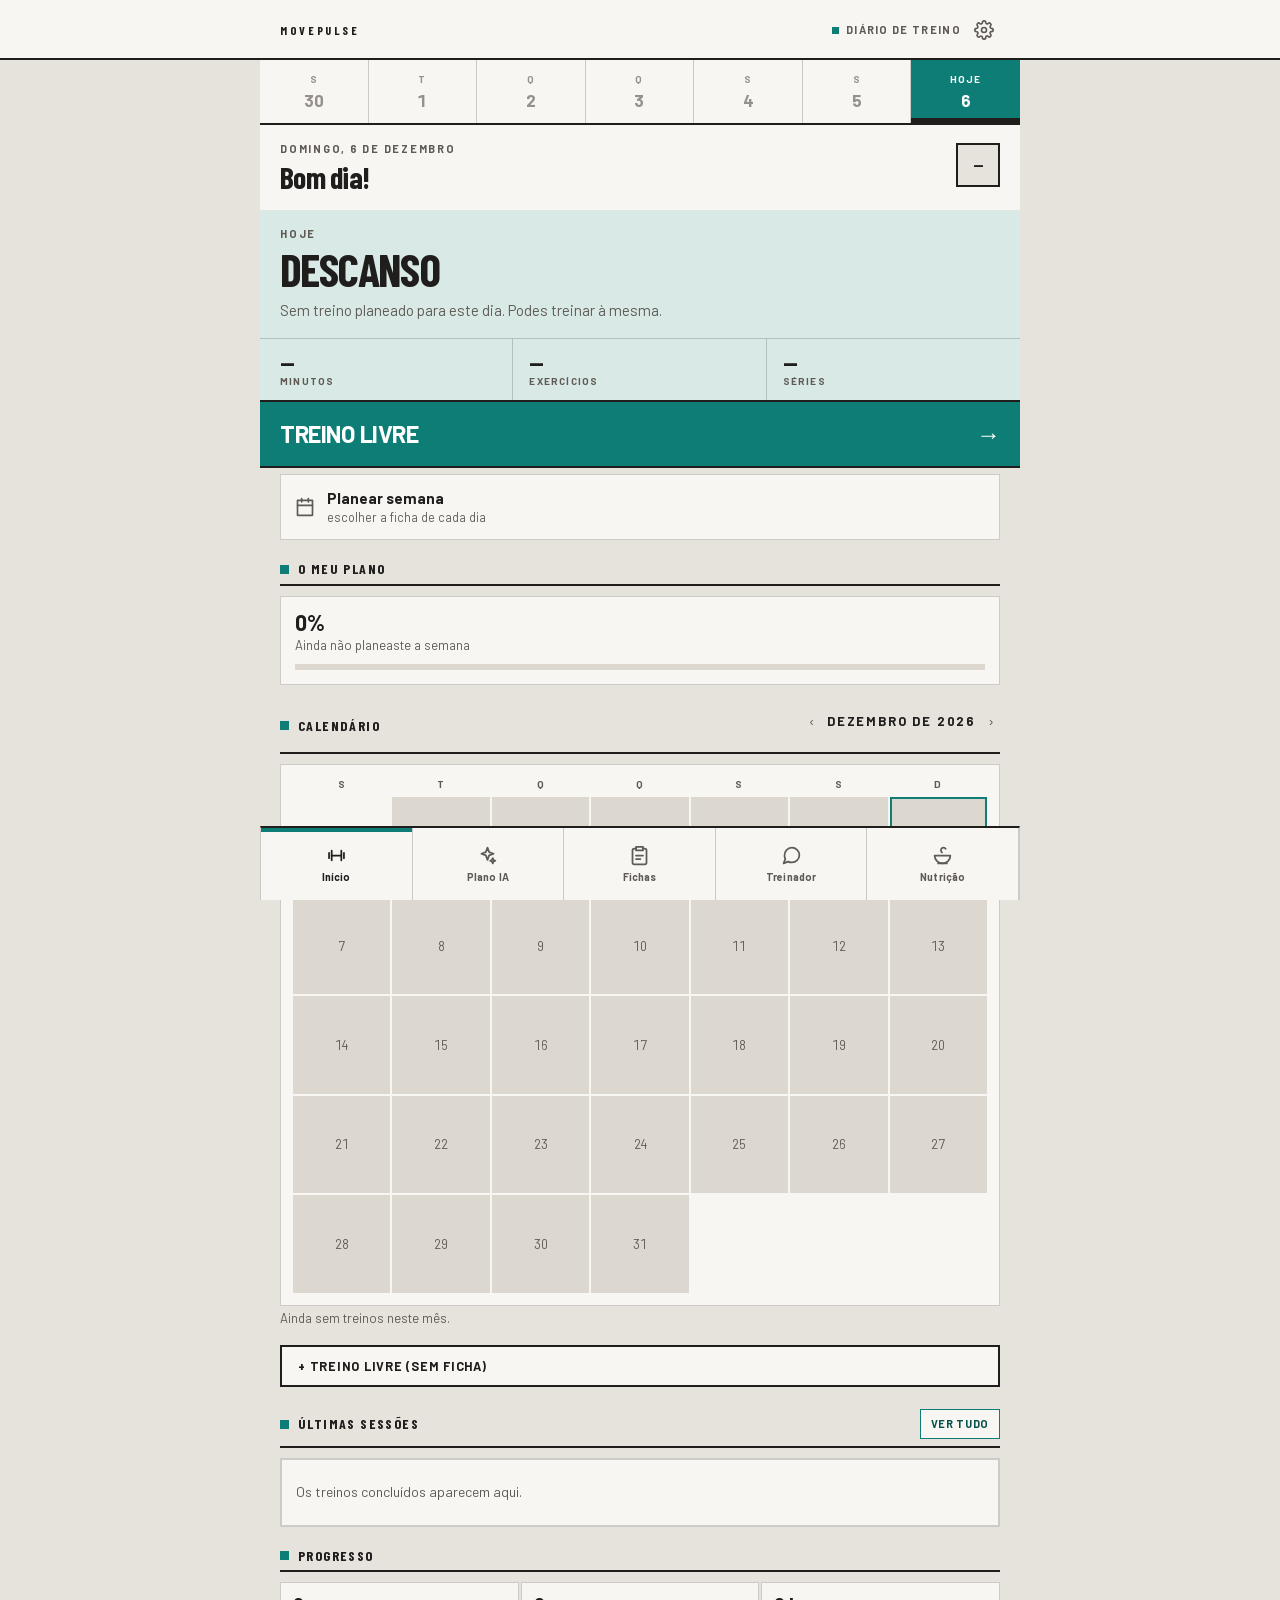
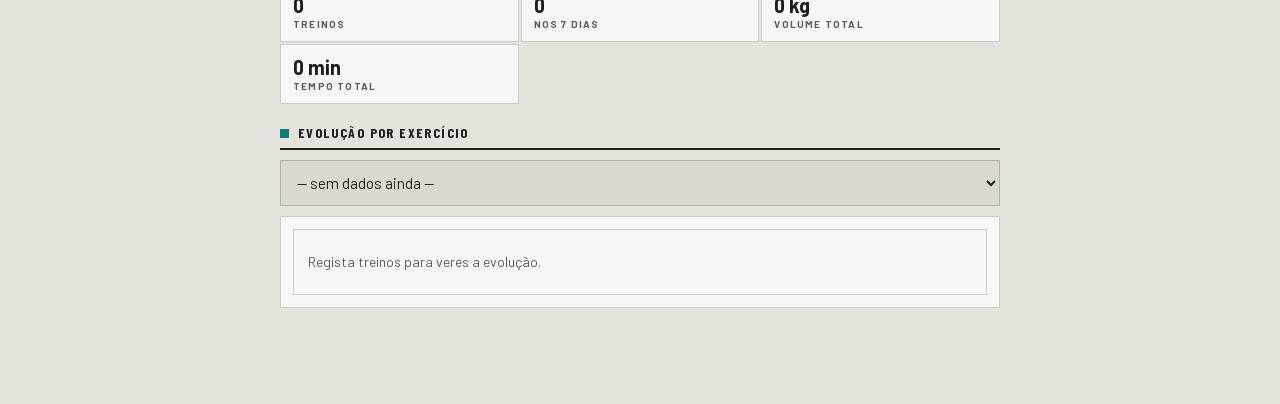
==== commit 9eac1b9f: "Fundo com camadas, e títulos, subtítulos e botões separados FUNDO — a app deixa de ser tudo do mesmo" ====
--- a/index.html
+++ b/index.html
@@ -13,8 +13,8 @@
 <meta name="mobile-web-app-capable" content="yes">
 <meta name="apple-mobile-web-app-status-bar-style" content="default">
 <meta name="apple-mobile-web-app-title" content="MovePulse">
-<link rel="stylesheet" href="css/fontes.css?v=80">
-<link rel="stylesheet" href="css/style.css?v=80">
+<link rel="stylesheet" href="css/fontes.css?v=81">
+<link rel="stylesheet" href="css/style.css?v=81">
 </head>
 <body>
 
@@ -76,7 +76,7 @@
         <h2>Últimas sessões</h2>
         <button class="btn-ligacao" id="btnHistorico">Ver tudo</button>
       </div>
-      <div id="ultimasSessoes" class="stack sangra"></div>
+      <div id="ultimasSessoes" class="reg-lista"></div>
 
       <div class="section-head"><h2>Progresso</h2></div>
       <div class="grid grid--stats grid--par" id="resumoStats"></div>
@@ -530,17 +530,17 @@
   <button class="btn btn--sm" id="restPular">Saltar</button>
 </div>
 
-<script src="js/data.js?v=80"></script>
-<script src="js/store.js?v=80"></script>
-<script src="js/nuvem.js?v=80"></script>
-<script src="js/saude.js?v=80"></script>
-<script src="js/db.js?v=80"></script>
-<script src="js/ia.js?v=80"></script>
-<script src="js/ui.js?v=80"></script>
-<script src="js/musculos.js?v=80"></script>
-<script src="js/figuras.js?v=80"></script>
-<script src="js/animacao.js?v=80"></script>
-<script src="js/icones.js?v=80"></script>
-<script src="js/app.js?v=80"></script>
+<script src="js/data.js?v=81"></script>
+<script src="js/store.js?v=81"></script>
+<script src="js/nuvem.js?v=81"></script>
+<script src="js/saude.js?v=81"></script>
+<script src="js/db.js?v=81"></script>
+<script src="js/ia.js?v=81"></script>
+<script src="js/ui.js?v=81"></script>
+<script src="js/musculos.js?v=81"></script>
+<script src="js/figuras.js?v=81"></script>
+<script src="js/animacao.js?v=81"></script>
+<script src="js/icones.js?v=81"></script>
+<script src="js/app.js?v=81"></script>
 </body>
 </html>
--- a/css/style.css
+++ b/css/style.css
@@ -12,24 +12,29 @@
 
 :root{
   color-scheme:light;
-  --bg:#f3f2f2;          /* papel */
-  --bg-elev:#f3f2f2;     /* os cartões deixaram de ter fundo próprio */
-  --bg-elev-2:#eae9e9;   /* campos, linhas alternadas, zonas expandidas */
-  --line:rgba(32,30,29,.22);   /* régua fina, 1px */
+  /* Três camadas, para o ecrã ter fundo e não ser tudo branco:
+     o chão (--bg) é a pedra quente que aparece entre os blocos,
+     a superfície (--superficie) é a folha onde o conteúdo assenta,
+     e --bg-elev-2 é o que está encaixado — campos e zonas abertas. */
+  --bg:#e6e2dc;          /* chão */
+  --superficie:#f7f6f3;  /* folhas */
+  --bg-elev:#f7f6f3;
+  --bg-elev-2:#dcd7cf;   /* campos, linhas alternadas, zonas expandidas */
+  --line:rgba(32,30,29,.20);   /* régua fina, 1px */
   --line-forte:#201e1d;        /* régua forte, 2px */
   --txt:#201e1d;
-  --txt-dim:#605d5d;
-  --txt-fraco:#9b9797;         /* números e estados inativos */
+  --txt-dim:#5f5a54;
+  --txt-fraco:#96908a;         /* números e estados inativos */
   --accent:#0d7d75;            /* verde água */
   --accent-hover:#0a6a63;
   --accent-active:#07514c;
   --accent-ink:#ffffff;        /* texto sobre o verde */
   --accent-forte:#07514c;      /* verde legível em texto pequeno sobre papel */
   --accent-med:#0d7d75;        /* gráficos e desenhos */
-  --accent-fundo:#e6f4f2;      /* tinta clara, para linhas selecionadas */
+  --accent-fundo:#d8e9e6;      /* campo verde-claro: o que é de agora */
   --danger:#a8331f;
   --ok:#201e1d;                /* "feito" é tinta */
-  --barra:#f3f2f2;
+  --barra:#f7f6f3;
   --radius:0px;
   --pad:20px;
   --tabbar-h:72px;
@@ -51,10 +56,11 @@
 
 :root[data-tema="escuro"], :root[data-tema="auto"].sistema-escuro{
   color-scheme:dark;
-  --bg:#141614;
-  --bg-elev:#141614;
-  --bg-elev-2:#1e211f;
-  --line:rgba(243,242,242,.22);
+  --bg:#0e100f;          /* chão */
+  --superficie:#1a1d1b;  /* folhas */
+  --bg-elev:#1a1d1b;
+  --bg-elev-2:#242926;   /* campos e zonas abertas */
+  --line:rgba(243,242,242,.20);
   --line-forte:#f3f2f2;
   --txt:#f3f2f2;
   --txt-dim:#a8afac;
@@ -65,10 +71,10 @@
   --accent-ink:#0b1211;
   --accent-forte:#37bdb0;
   --accent-med:#2ea79c;
-  --accent-fundo:#122a28;
+  --accent-fundo:#15302d;
   --danger:#e2705b;
   --ok:#f3f2f2;
-  --barra:#141614;
+  --barra:#1a1d1b;
 
   /* sobre fundo escuro os mesmos tons precisam de subir de luz */
   --g-peito:#e08a72;
@@ -107,11 +113,12 @@
   overscroll-behavior-y:contain;
   -webkit-font-smoothing:antialiased;
 }
-h1,h2,h3{font-family:var(--font);font-weight:800;letter-spacing:-.025em;line-height:1.02}
+h1,h2,h3{font-family:var(--font);font-weight:800;letter-spacing:-.025em;line-height:1.05}
 h1{font-size:19px}
 h2{font-size:30px}
-h3{font-size:19px}
-.muted{color:var(--txt-dim);font-size:13px;line-height:1.4}
+h3{font-size:18px}
+/* subtítulo: a frase que explica o título, sempre um degrau abaixo */
+.muted{color:var(--txt-dim);font-size:14px;line-height:1.5}
 [hidden]{display:none !important}
 button,input,select,textarea{font-family:inherit}
 :focus-visible{outline:2px solid var(--accent);outline-offset:2px}
@@ -131,7 +138,7 @@
 
 /* ---------- Topbar ---------- */
 .topbar{
-  position:sticky;top:0;z-index:20;
+  position:sticky;top:0;z-index:20;background:var(--superficie);
   display:flex;align-items:center;justify-content:space-between;gap:12px;
   padding:calc(env(safe-area-inset-top) + 14px) var(--pad) 12px;
   background:var(--barra);
@@ -150,26 +157,39 @@
 /* As views internas mantêm margem; as de ecrã inteiro tratam do seu padding. */
 .view--caixa{padding:var(--pad);gap:14px}
 .stack{display:flex;flex-direction:column}
-.grid{display:grid;grid-template-columns:repeat(auto-fill,minmax(150px,1fr))}
+.grid{display:grid;gap:2px;grid-template-columns:repeat(auto-fill,minmax(150px,1fr))}
 .grid--stats{grid-template-columns:repeat(auto-fit,minmax(96px,1fr))}
 .grid--par{grid-template-columns:repeat(2,1fr)}
+/* Cabeçalho de secção: título com régua forte por baixo, para se ver
+   onde começa cada coisa sem precisar de caixas. */
 .section-head{
-  display:flex;align-items:baseline;justify-content:space-between;gap:12px;
-  padding:20px 0 8px;
-}
-.section-head h2{font-size:13px;font-weight:800;letter-spacing:.14em;text-transform:uppercase}
-.view--caixa>.section-head:first-child{padding-top:0}
+  display:flex;align-items:center;justify-content:space-between;gap:12px;
+  padding:22px 0 7px;border-bottom:2px solid var(--line-forte);margin-bottom:10px;
+}
+.section-head h2{
+  display:flex;align-items:center;gap:9px;
+  font-size:14px;font-weight:800;letter-spacing:.1em;text-transform:uppercase;
+}
+/* quadrado verde a abrir o título: dá-lhe peso e um sítio de cor */
+.section-head h2::before{
+  content:'';width:9px;height:9px;background:var(--accent);flex:none;
+}
+.view--caixa>.section-head:first-child{padding-top:4px}
+/* frase explicativa logo abaixo de um título */
+.section-head+.item__meta,.section-head+.muted{margin-top:-4px;margin-bottom:10px}
 /* Ligação de texto no canto de uma secção: "VER TUDO", "+ NOVA FICHA". */
 .btn-ligacao{
-  background:none;border:0;padding:0;cursor:pointer;font:inherit;
-  font-size:11px;font-weight:700;letter-spacing:.08em;text-transform:uppercase;
-  color:var(--accent-forte);
-}
+  background:var(--superficie);border:1px solid var(--accent);padding:6px 10px;
+  cursor:pointer;font:inherit;flex:none;
+  font-size:11px;font-weight:800;letter-spacing:.06em;text-transform:uppercase;
+  color:var(--accent-forte);transition:background .12s ease-out,color .12s ease-out;
+}
+.btn-ligacao:hover{background:var(--accent);color:var(--accent-ink)}
 .btn-ligacao:hover{color:var(--accent-hover)}
 .section-head--pad{padding-left:var(--pad);padding-right:var(--pad)}
 .visually-hidden{position:absolute;width:1px;height:1px;overflow:hidden;clip:rect(0 0 0 0);white-space:nowrap}
 /* Célula de número numa grelha reguada (statBox). */
-.stat-cel{padding:12px 12px 12px 0;border-top:1px solid var(--line)}
+.stat-cel{padding:12px;background:var(--superficie);border:1px solid var(--line)}
 .stat-cel .rotulo{display:block;margin-top:4px}
 .stat-cel .stat__valor{font-size:20px;font-weight:800;line-height:1;display:block}
 
@@ -198,33 +218,36 @@
 
 /* ---------- Blocos reguados (antigos cartões) ---------- */
 .card{
-  background:var(--bg-elev);
-  border:0;border-top:1px solid var(--line);
-  border-radius:0;padding:14px 0;
-}
-.card+.card{border-top:1px solid var(--line)}
+  background:var(--superficie);
+  border:1px solid var(--line);
+  border-radius:0;padding:14px;
+}
+.card+.card{margin-top:10px}
 .card--tap{cursor:pointer;text-align:left;width:100%;color:inherit;font:inherit}
 .card--tap:hover{background:var(--bg-elev-2)}
-.card--session{background:var(--bg-elev-2);padding:14px}
+.card--session{background:var(--accent-fundo);padding:14px}
 .card__title{display:flex;align-items:flex-start;justify-content:space-between;gap:10px}
 .card__title h3{font-size:17px}
 
 /* ---------- Botões ---------- */
+/* Secundário: folha com contorno forte. Enche-se de tinta ao toque,
+   para não haver dúvida de que é um botão e não uma etiqueta. */
 .btn{
-  appearance:none;border:2px solid var(--line-forte);background:transparent;
-  color:var(--txt);border-radius:0;padding:12px 14px;
-  font:inherit;font-size:11px;font-weight:800;letter-spacing:.1em;text-transform:uppercase;
+  appearance:none;border:2px solid var(--line-forte);background:var(--superficie);
+  color:var(--txt);border-radius:0;padding:13px 16px;
+  font:inherit;font-size:12.5px;font-weight:800;letter-spacing:.06em;text-transform:uppercase;
   cursor:pointer;line-height:1;text-align:left;
   transition:background .12s ease-out,color .12s ease-out;
 }
-.btn:hover{background:var(--bg-elev-2)}
+.btn:hover{background:var(--line-forte);color:var(--bg)}
+.btn:active{background:var(--txt-dim);color:var(--bg)}
 .btn--primary{background:var(--accent);color:var(--accent-ink);border-color:var(--accent)}
 .btn--primary:hover{background:var(--accent-hover);border-color:var(--accent-hover)}
 .btn--primary:active{background:var(--accent-active);border-color:var(--accent-active)}
-.btn--ghost{background:transparent}
-.btn--danger{background:transparent;color:var(--danger);border-color:var(--danger)}
+.btn--ghost{background:var(--superficie)}
+.btn--danger{background:var(--superficie);color:var(--danger);border-color:var(--danger)}
 .btn--danger:hover{background:var(--danger);color:#fff}
-.btn--sm{padding:9px 12px;font-size:11px}
+.btn--sm{padding:10px 13px;font-size:11.5px}
 .btn--block{width:100%}
 /* Ação primária larga: rótulo à esquerda, seta encostada à direita. */
 .btn-largo{
@@ -244,15 +267,15 @@
 :root[data-tema="auto"].sistema-escuro .btn-largo--tinta:hover{background:#d5d4d4}
 .btn-largo span:last-child{font-size:24px;font-weight:800}
 /* Duas ações lado a lado, dentro de um bloco reguado. */
-.par-acoes{display:flex;border-bottom:2px solid var(--line-forte)}
+.par-acoes{display:flex;background:var(--superficie);border-bottom:2px solid var(--line-forte)}
 .par-acoes button{
   flex:1;border:0;border-right:1px solid var(--line);background:transparent;color:var(--txt);
-  padding:15px 20px;font:inherit;font-size:11px;font-weight:800;letter-spacing:.1em;
+  padding:16px 18px;font:inherit;font-size:11.5px;font-weight:800;letter-spacing:.06em;
   text-transform:uppercase;text-align:left;cursor:pointer;
-  transition:background .12s ease-out;
+  transition:background .12s ease-out,color .12s ease-out;
 }
 .par-acoes button:last-child{border-right:0}
-.par-acoes button:hover{background:var(--bg-elev-2)}
+.par-acoes button:hover{background:var(--line-forte);color:var(--bg)}
 .icon-btn{
   background:transparent;border:0;color:var(--txt-dim);
   font-size:16px;cursor:pointer;padding:6px;border-radius:0;line-height:1;
@@ -279,7 +302,7 @@
 .chips{display:flex;gap:8px;overflow-x:auto;padding-bottom:6px;scrollbar-width:none}
 .chips::-webkit-scrollbar{display:none}
 .chip{
-  white-space:nowrap;background:transparent;border:1px solid var(--line);
+  white-space:nowrap;background:var(--superficie);border:1px solid var(--line);
   color:var(--txt-dim);border-radius:0;padding:8px 13px;font:inherit;font-size:13px;
   font-weight:600;cursor:pointer;
 }
@@ -292,7 +315,7 @@
 .tabbar{
   position:fixed;left:0;right:0;bottom:0;z-index:30;
   display:grid;grid-auto-flow:column;grid-auto-columns:1fr;
-  background:var(--barra);
+  background:var(--superficie);
   border-top:2px solid var(--line-forte);
   padding-bottom:env(safe-area-inset-bottom);
 }
@@ -321,10 +344,12 @@
 /* ============================================================
    HOJE
    ============================================================ */
-.heroi{padding:18px var(--pad) 18px;background:none;border:0;border-radius:0;margin:0}
+.heroi{padding:18px var(--pad) 18px;background:var(--superficie);border:0;border-radius:0;margin:0}
 .ola__nome{font-size:30px;font-weight:800;line-height:1.02;letter-spacing:-.025em;margin-top:8px}
 /* o cartão do dia sangra nas tiras, mas o texto respeita a margem */
-.heroi-dia{padding:18px var(--pad) 16px}
+/* o cartão do dia é um campo verde-claro: é o que há para fazer */
+.heroi-dia{padding:18px var(--pad) 16px;background:var(--accent-fundo)}
+.heroi-dia+.stats-fila{background:var(--accent-fundo)}
 .heroi-dia .heroi__titulo{margin-top:8px}
 /* o resto do Início mantém a margem lateral; o herói e as tiras sangram */
 .corpo-inicio{padding:6px var(--pad) var(--pad)}
@@ -332,7 +357,7 @@
 
 /* miniaturas dos exercícios do dia, em células de largura igual */
 .hoje__miniaturas{
-  display:grid;grid-auto-flow:column;grid-auto-columns:1fr;
+  display:grid;grid-auto-flow:column;grid-auto-columns:1fr;background:var(--superficie);
   border-bottom:2px solid var(--line-forte);
 }
 .hoje__miniaturas>*{
@@ -355,7 +380,7 @@
 
 /* três células de largura igual, separadas por réguas */
 .stats-fila{
-  display:grid;grid-template-columns:repeat(3,1fr);
+  display:grid;grid-template-columns:repeat(3,1fr);background:var(--superficie);
   border-top:1px solid var(--line);border-bottom:2px solid var(--line-forte);
 }
 .stats-fila>div{padding:12px 16px 14px;border-right:1px solid var(--line)}
@@ -366,7 +391,7 @@
 
 /* tira de sete dias */
 .semana{
-  display:grid;grid-template-columns:repeat(7,1fr);
+  display:grid;grid-template-columns:repeat(7,1fr);background:var(--superficie);
   border-bottom:2px solid var(--line-forte);
 }
 .mes-cabeca{display:flex;align-items:center;gap:6px;margin:0}
@@ -387,7 +412,10 @@
 .dia.hoje.is-sel{box-shadow:inset 0 -5px 0 var(--line-forte)}
 
 /* registo curto no fim do Início */
-.reg-lista{border-top:1px solid var(--line)}
+.reg-lista,#planoSemana{background:var(--superficie);border:1px solid var(--line)}
+#planoSemana{padding:14px}
+.reg-lista .reg-linha{padding:14px}
+.reg-lista .reg-linha:last-child{border-bottom:0}
 .reg-linha{
   display:flex;align-items:center;justify-content:space-between;gap:12px;width:100%;
   padding:14px var(--pad);border:0;border-bottom:1px solid var(--line);
@@ -450,13 +478,13 @@
 .tira-item.is-feito{background:var(--line-forte);color:var(--bg)}
 .tira-item.is-atual{background:var(--accent);color:var(--accent-ink)}
 
-.ex-cabeca-treino{padding:20px var(--pad) 0}
+.ex-cabeca-treino{padding:20px var(--pad) 0;background:var(--superficie)}
 .ex-cabeca-treino h2{font-size:30px;font-weight:800;line-height:1.02;letter-spacing:-.025em;
   margin-top:8px;text-wrap:balance}
 .ex-cabeca-treino .ex-meta{font-size:13.5px;color:var(--txt-dim);margin-top:8px}
 
 /* figura grande + números ao lado */
-.ex-palco{display:flex;padding:8px var(--pad) 16px;gap:0;align-items:stretch}
+.ex-palco{display:flex;padding:8px var(--pad) 16px;gap:0;align-items:stretch;background:var(--superficie)}
 .ex-palco__figura{width:190px;height:190px;flex:none;margin-left:-14px;position:relative}
 .ex-palco__numeros{
   flex:1;min-width:0;border-left:1px solid var(--line);padding-left:16px;
@@ -473,13 +501,14 @@
 .set-head,.set-row{display:grid;grid-template-columns:34px minmax(0,1fr) minmax(0,1fr) 64px;
   align-items:stretch}
 .set-head{
+  background:var(--superficie);
   border-top:2px solid var(--line-forte);border-bottom:1px solid var(--line);
 }
 .set-head span{font-size:10px;font-weight:700;letter-spacing:.12em;text-transform:uppercase;
   color:var(--txt-dim);padding:8px 4px;display:flex;align-items:center}
 .set-head span:first-child{padding-left:var(--pad)}
 .set-head span:nth-child(2),.set-head span:nth-child(3){justify-content:center}
-.set-row{border-bottom:1px solid var(--line);background:transparent;
+.set-row{border-bottom:1px solid var(--line);background:var(--superficie);
   transition:transform .16s ease,background .16s ease}
 .set-row.is-done{background:var(--bg-elev-2);color:var(--txt-dim)}
 .set-row__n{font-size:14px;font-weight:800;display:flex;align-items:center;padding-left:var(--pad)}
@@ -516,7 +545,8 @@
 .set-row.vai-marcar{background:var(--bg-elev-2)}
 
 /* dica do treinador dentro do treino */
-.dica-ia{padding:18px var(--pad);border-bottom:2px solid var(--line-forte);
+.dica-ia{padding:18px var(--pad);background:var(--accent-fundo);
+  border-bottom:2px solid var(--line-forte);
   display:flex;gap:12px;align-items:flex-start}
 .dica-ia__selo{font-size:13px;font-weight:800;letter-spacing:.1em;color:var(--accent);flex:none;line-height:1.3}
 .dica-ia p{font-size:13.5px;line-height:1.45;color:var(--txt-dim)}
@@ -524,22 +554,22 @@
 
 /* ---------- Listas ---------- */
 .item{display:flex;align-items:center;justify-content:space-between;gap:10px}
-.item__meta{font-size:12.5px;line-height:1.3;color:var(--txt-dim);margin-top:2px}
+.item__meta{font-size:13px;line-height:1.4;color:var(--txt-dim);margin-top:3px}
 .tag{
   display:inline-block;background:transparent;border:1px solid var(--line);
   color:var(--txt-dim);border-radius:0;padding:3px 9px;font-size:11px;font-weight:600;
   margin:0 5px 5px 0;
 }
 .tag[data-g]{color:var(--g);border-color:var(--g)}
-.empty{color:var(--txt-dim);padding:22px 0;border-top:1px solid var(--line);
-  border-bottom:1px solid var(--line);font-size:13px}
+.empty{color:var(--txt-dim);padding:22px 14px;background:var(--superficie);
+  border:1px solid var(--line);font-size:14px}
 
 /* ---------- Modal ---------- */
 .modal{position:fixed;inset:0;z-index:50;display:flex;align-items:flex-end;justify-content:center}
 .modal__backdrop{position:absolute;inset:0;background:rgba(32,30,29,.45)}
 .modal__box{
   position:relative;width:100%;max-width:560px;max-height:88vh;display:flex;flex-direction:column;
-  background:var(--bg);border:0;border-top:2px solid var(--line-forte);
+  background:var(--superficie);border:0;border-top:2px solid var(--line-forte);
   border-radius:0;animation:subirFolha .26s cubic-bezier(.22,.9,.3,1);
   padding-bottom:env(safe-area-inset-bottom);
 }
@@ -588,7 +618,8 @@
 .rest__anel b{font-size:17px;font-weight:800;font-variant-numeric:tabular-nums;z-index:1}
 
 /* ---------- Gráfico ---------- */
-#grafico,#graficoPeso{margin:14px 0 4px}
+#grafico,#graficoPeso{margin:10px 0 4px;background:var(--superficie);
+  border:1px solid var(--line);padding:12px}
 #grafico svg,#graficoPeso svg{width:100%;height:auto;display:block}
 .g-line{fill:none;stroke:var(--accent);stroke-width:2;stroke-linejoin:round;stroke-linecap:round}
 .g-area{fill:var(--accent-fundo)}
@@ -624,8 +655,8 @@
 .ia-ex b{font-weight:700;font-size:15.5px;line-height:1.2}
 .ia-ex span{color:var(--txt-dim);font-size:12.5px}
 .ia-ex .prescricao{white-space:nowrap;color:var(--accent-forte);font-size:15px;font-weight:800}
-.aviso{border:0;border-left:4px solid var(--accent);background:var(--bg-elev-2);
-  color:var(--txt-dim);border-radius:0;padding:12px 14px;font-size:13px;line-height:1.45}
+.aviso{border:1px solid var(--line);border-left:4px solid var(--accent);background:var(--superficie);
+  color:var(--txt-dim);border-radius:0;padding:13px 15px;font-size:13.5px;line-height:1.5}
 .a-carregar{display:inline-block;width:12px;height:12px;border:2px solid var(--line);
   border-top-color:var(--accent);border-radius:50%;animation:girar .8s linear infinite;
   vertical-align:-1px;margin-right:7px}
@@ -648,7 +679,8 @@
 /* ---------- Mês ---------- */
 .mes-cabeca{display:flex;align-items:center;justify-content:space-between;margin-bottom:10px}
 .mes-cabeca strong{font-size:13px;font-weight:800;letter-spacing:.14em;text-transform:uppercase}
-.mes{display:grid;grid-template-columns:repeat(7,1fr);gap:2px}
+.mes{display:grid;grid-template-columns:repeat(7,1fr);gap:2px;
+  background:var(--superficie);border:1px solid var(--line);padding:12px}
 .mes__rotulo{text-align:center;font-size:10px;font-weight:700;letter-spacing:.1em;
   color:var(--txt-dim);padding-bottom:4px}
 .mes__dia{
@@ -677,8 +709,8 @@
 /* ---------- Atalhos e linhas ---------- */
 .atalho{
   display:flex;align-items:center;gap:12px;text-align:left;width:100%;
-  background:transparent;border:0;border-bottom:1px solid var(--line);border-radius:0;
-  padding:14px 0;font:inherit;color:inherit;cursor:pointer;
+  background:var(--superficie);border:1px solid var(--line);border-radius:0;
+  padding:14px;font:inherit;color:inherit;cursor:pointer;
   transition:background .12s ease-out;
 }
 .atalho:hover{background:var(--bg-elev-2)}
@@ -697,7 +729,7 @@
 /* ---------- Pastilhas ---------- */
 .pastilhas{display:flex;flex-wrap:wrap;gap:8px}
 .pastilha{
-  background:transparent;border:1px solid var(--line);color:var(--txt-dim);
+  background:var(--superficie);border:1px solid var(--line);color:var(--txt-dim);
   border-radius:0;padding:10px 14px;font:inherit;font-size:15px;font-weight:600;cursor:pointer;
   transition:background .12s ease-out,color .12s ease-out;
 }
@@ -713,10 +745,12 @@
 /* linha reguada com valor à direita e chevron */
 .linha{
   display:flex;align-items:center;justify-content:space-between;gap:12px;width:100%;
-  background:transparent;border:0;border-bottom:1px solid var(--line);border-radius:0;
-  padding:15px 0;font:inherit;color:inherit;cursor:pointer;font-weight:700;font-size:15px;
+  background:var(--superficie);border:1px solid var(--line);border-radius:0;
+  padding:15px 14px;font:inherit;color:inherit;cursor:pointer;font-weight:700;font-size:15px;
   text-align:left;transition:background .12s ease-out;
 }
+/* linhas seguidas partilham a régua, em vez de a desenharem duas vezes */
+.linha+.linha,.refino+.linha{border-top:0}
 .linha:hover{background:var(--bg-elev-2)}
 .linha::after{
   content:'';width:8px;height:8px;flex:none;
@@ -725,8 +759,8 @@
 }
 .linha__valor{margin-left:auto;color:var(--accent-forte);font-weight:700;font-size:13px}
 /* zona que se abre por baixo de uma linha de refinamento */
-.refino{background:var(--bg-elev-2);padding:16px var(--pad);
-  border-bottom:1px solid var(--line)}
+.refino{background:var(--bg-elev-2);padding:16px 14px;
+  border-left:1px solid var(--line);border-right:1px solid var(--line)}
 .refino .label:first-child{margin-top:0}
 
 /* ---------- Lista de equipamento ---------- */
@@ -738,8 +772,8 @@
 }
 .equip-item{
   display:flex;align-items:center;gap:12px;width:100%;text-align:left;
-  background:transparent;border:0;border-bottom:1px solid var(--line);border-radius:0;
-  padding:9px 0;font:inherit;color:inherit;cursor:pointer;font-size:15px;
+  background:var(--superficie);border:1px solid var(--line);border-radius:0;
+  padding:9px 12px;margin-bottom:6px;font:inherit;color:inherit;cursor:pointer;font-size:15px;
   transition:background .12s ease-out;
 }
 .equip-item:hover{background:var(--bg-elev-2)}
@@ -806,7 +840,7 @@
 /* ---------- Dias de treino no perfil ---------- */
 .dias-escolha{display:grid;grid-template-columns:repeat(7,1fr);gap:2px}
 .dia-opcao{
-  aspect-ratio:1;border-radius:0;border:1px solid var(--line);background:transparent;
+  aspect-ratio:1;border-radius:0;border:1px solid var(--line);background:var(--superficie);
   color:var(--txt-dim);font:inherit;font-size:13px;font-weight:700;cursor:pointer;
   display:flex;align-items:center;justify-content:center;
   transition:background .12s ease-out,color .12s ease-out;
@@ -816,7 +850,7 @@
 /* ---------- Grelha de grupos musculares ---------- */
 .musculos-grelha{display:grid;grid-template-columns:repeat(4,1fr);gap:2px}
 .musculo-op{
-  background:transparent;border:1px solid var(--line);border-radius:0;
+  background:var(--superficie);border:1px solid var(--line);border-radius:0;
   padding:8px 4px 7px;cursor:pointer;font:inherit;color:var(--txt-dim);
   display:flex;flex-direction:column;align-items:center;gap:4px;
   transition:background .12s ease-out,color .12s ease-out;
@@ -849,7 +883,7 @@
 .figura-creditos{font-size:11px;color:var(--txt-fraco);margin-top:6px;text-align:right}
 .figura-creditos a{color:inherit}
 /* boneco do movimento, quando não há figura */
-.palco{background:var(--bg-elev-2);border:0;border-radius:0;
+.palco{background:var(--bg-elev-2);border:1px solid var(--line);border-radius:0;
   display:flex;align-items:center;justify-content:center;padding:12px}
 .boneco{width:100%;max-width:260px;height:auto;display:block}
 .an-osso{stroke:var(--txt);stroke-width:6;stroke-linecap:round}
@@ -875,11 +909,10 @@
 .carrossel::-webkit-scrollbar{display:none}
 .treino-cartao{
   flex:0 0 86%;scroll-snap-align:center;
-  background:transparent;border:0;border-right:1px solid var(--line);border-radius:0;
-  padding:16px 16px 16px 0;
-}
-.treino-cartao:first-child{padding-left:0}
-.treino-cartao.is-hoje{background:var(--accent-fundo);padding-left:16px}
+  background:var(--superficie);border:1px solid var(--line);border-radius:0;
+  padding:16px;margin-right:10px;
+}
+.treino-cartao.is-hoje{background:var(--accent-fundo);border-color:var(--accent)}
 .treino-topo{display:flex;align-items:center;justify-content:space-between;gap:8px;margin-bottom:10px}
 .selo{
   font-size:10px;font-weight:800;letter-spacing:.12em;text-transform:uppercase;
@@ -914,7 +947,7 @@
   border:1px solid var(--line);
 }
 .balao--eu{align-self:flex-end;background:var(--accent);border-color:var(--accent);color:var(--accent-ink)}
-.balao--bot{align-self:flex-start;background:var(--bg-elev-2);border-color:var(--bg-elev-2)}
+.balao--bot{align-self:flex-start;background:var(--superficie);border-color:var(--line)}
 .balao b{font-weight:700}
 .balao ul{margin:6px 0 0;padding-left:1.1em}
 .balao li{margin-bottom:4px}
@@ -923,7 +956,7 @@
 .sugestoes{display:flex;gap:8px;overflow-x:auto;padding:4px 0 2px;scrollbar-width:none}
 .sugestoes::-webkit-scrollbar{display:none}
 .sugestao{
-  white-space:nowrap;background:transparent;border:1px solid var(--line);color:var(--txt-dim);
+  white-space:nowrap;background:var(--superficie);border:1px solid var(--line);color:var(--txt-dim);
   border-radius:0;padding:9px 13px;font:inherit;font-size:13px;cursor:pointer;
 }
 .sugestao:hover{background:var(--bg-elev-2)}
@@ -933,8 +966,11 @@
 
 /* ---------- Nutrição ---------- */
 .lista-planeada{list-style:none;margin:0;padding:0;display:flex;flex-direction:column}
+.lista-planeada{background:var(--superficie);border:1px solid var(--line);padding:0 14px}
 .lista-planeada li{display:flex;flex-direction:column;gap:3px;padding:12px 0 12px 16px;
   position:relative;font-size:15px;font-weight:700;border-bottom:1px solid var(--line)}
+.lista-planeada li:last-child{border-bottom:0}
+.lista-planeada li::before{left:0}
 .lista-planeada li::before{
   content:'';position:absolute;left:0;top:17px;width:6px;height:6px;background:var(--accent);
 }
@@ -944,7 +980,7 @@
 .ola-linha{display:flex;align-items:flex-start;justify-content:space-between;gap:12px}
 .avatar{
   width:44px;height:44px;border-radius:0;flex:none;
-  background:transparent;border:2px solid var(--line-forte);cursor:pointer;
+  background:var(--bg);border:2px solid var(--line-forte);cursor:pointer;
   font:inherit;font-size:15px;font-weight:800;color:var(--txt);
   display:flex;align-items:center;justify-content:center;
   transition:background .12s ease-out,color .12s ease-out;
@@ -954,8 +990,8 @@
 /* ---------- Definições ---------- */
 .def-grupo{font-size:11px;letter-spacing:.16em;text-transform:uppercase;color:var(--txt-dim);
   font-weight:700;margin:22px 0 0}
-.lista-def{display:flex;flex-direction:column;background:transparent;border:0;
-  border-top:1px solid var(--line);border-radius:0;overflow:hidden}
+.lista-def{display:flex;flex-direction:column;background:var(--superficie);
+  border:1px solid var(--line);border-radius:0;overflow:hidden;padding:0 14px}
 .lista-def button{
   display:flex;align-items:center;gap:12px;width:100%;text-align:left;padding:15px 0;
   background:none;border:0;border-bottom:1px solid var(--line);font:inherit;font-size:15px;
@@ -983,7 +1019,7 @@
   border-radius:0;background:var(--txt-dim);transition:transform .18s ease}
 .switch:checked{background:var(--accent);border-color:var(--accent)}
 .switch:checked::after{transform:translateX(22px);background:var(--accent-ink)}
-.cartao-saude{background:var(--bg-elev-2);border:0;border-radius:0;padding:16px}
+.cartao-saude{background:var(--accent-fundo);border:1px solid var(--line);border-radius:0;padding:16px}
 .cartao-saude h3{font-size:17px;margin-bottom:6px}
 .cartao-saude p{font-size:13px;color:var(--txt-dim);line-height:1.5}
 .guia-saude{font-size:13.5px;line-height:1.55}
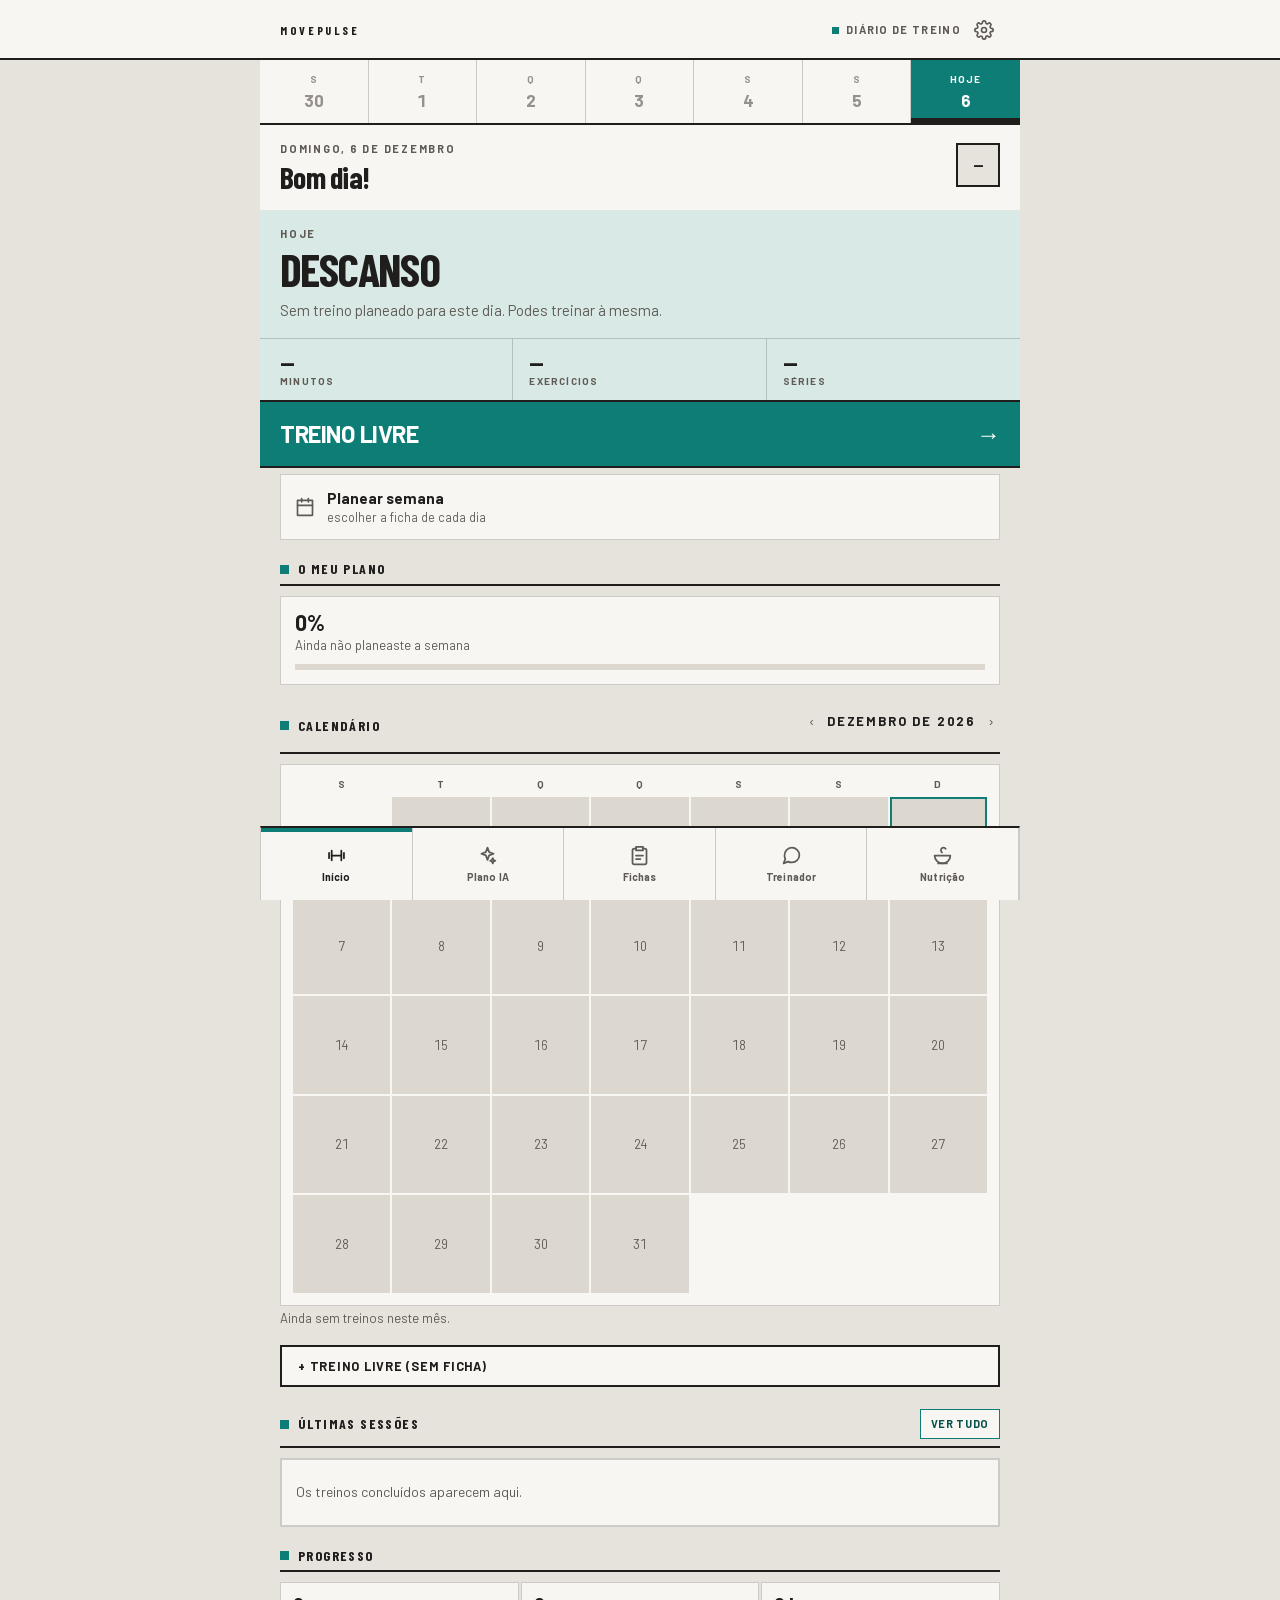
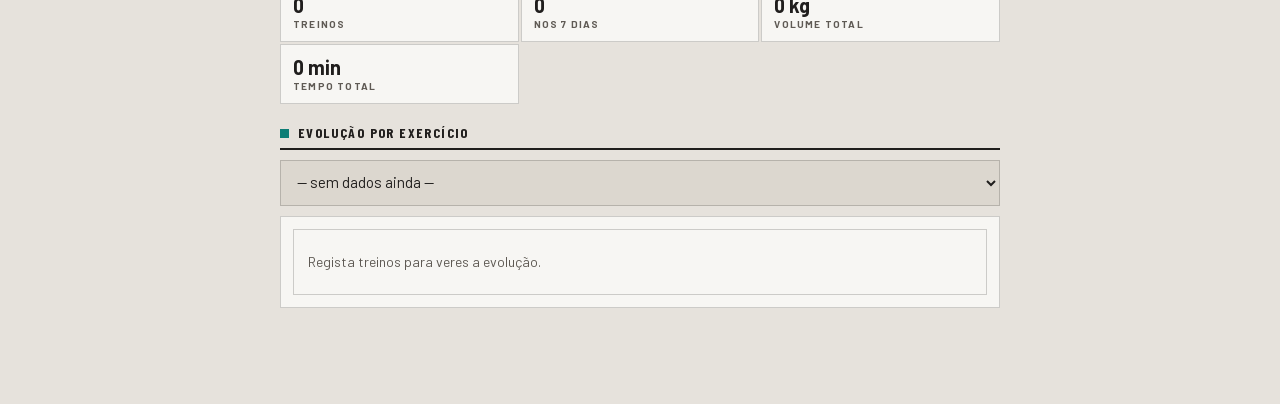
==== commit e48f1003: "Objetivos, outros nutrientes, ecrã do peso e três modos de registo OBJETIVOS — deixam de ser só calc" ====
--- a/index.html
+++ b/index.html
@@ -13,8 +13,8 @@
 <meta name="mobile-web-app-capable" content="yes">
 <meta name="apple-mobile-web-app-status-bar-style" content="default">
 <meta name="apple-mobile-web-app-title" content="MovePulse">
-<link rel="stylesheet" href="css/fontes.css?v=81">
-<link rel="stylesheet" href="css/style.css?v=81">
+<link rel="stylesheet" href="css/fontes.css?v=87">
+<link rel="stylesheet" href="css/style.css?v=87">
 </head>
 <body>
 
@@ -137,9 +137,6 @@
       </div>
     </div>
 
-    <button class="btn-largo sangra" id="btnGerarPlano"><span>Gerar plano</span><span aria-hidden="true">→</span></button>
-    <p class="item__meta" id="iaEstado"></p>
-
     <div class="section-head"><h2>Afinar</h2></div>
     <p class="item__meta" style="margin:-8px 0 0">Os valores por omissão vêm do teu perfil. Muda só o que quiseres.</p>
 
@@ -155,6 +152,18 @@
           <button class="pastilha" data-valor="HIIT">HIIT</button>
           <button class="pastilha" data-valor="Calistenia">Calistenia</button>
           <button class="pastilha" data-valor="Mobilidade">Mobilidade</button>
+        </div>
+      </div>
+
+      <button class="linha" data-refino="objetivo"><span>Objetivo</span><span class="linha__valor" id="resumoObjetivo">—</span></button>
+      <div class="refino" data-painel="objetivo" hidden>
+        <p class="item__meta" style="margin:0 0 12px">É o mesmo objetivo do teu perfil — mudá-lo aqui muda-o lá.</p>
+        <div class="pastilhas" data-plano="objetivo">
+          <button class="pastilha" data-valor="Hipertrofia (ganho de massa)">Hipertrofia</button>
+          <button class="pastilha" data-valor="Perda de gordura">Perder gordura</button>
+          <button class="pastilha" data-valor="Força">Força</button>
+          <button class="pastilha" data-valor="Condição física geral">Condição física</button>
+          <button class="pastilha" data-valor="Saúde e mobilidade">Saúde e mobilidade</button>
         </div>
       </div>
 
@@ -217,10 +226,10 @@
         <span>Fotos do ginásio</span><span class="linha__valor" id="fotosResumo">0 fotos</span>
       </button>
 
-      <button class="linha" id="linhaPerfil">
-        <span>Perfil e limitações</span><span class="linha__valor" id="perfilResumo">—</span>
-      </button>
-    </div>
+    </div>
+
+    <button class="btn-largo sangra" id="btnGerarPlano"><span>Gerar plano</span><span aria-hidden="true">→</span></button>
+    <p class="item__meta" id="iaEstado"></p>
 
     <div id="iaResultado"></div>
   </section>
@@ -267,23 +276,80 @@
   </section>
 
   <!-- ============ NUTRIÇÃO ============ -->
-  <section class="view view--caixa" id="view-nutricao" hidden>
-    <div class="section-head"><h2>Nutrição</h2></div>
-    <p class="muted">Esta parte ainda está por construir. A ideia é acompanhar a alimentação ao lado
-      do treino — e não vale a pena fingir que já faz algo.</p>
-
-    <label class="label" style="margin-top:8px">O que está pensado</label>
-    <ul class="lista-planeada">
-      <li><b>Registo de refeições</b><span>o que comeste, sem contar cada grama</span></li>
-      <li><b>Objetivo calórico e proteína</b><span>calculado a partir do teu perfil e treino</span></li>
-      <li><b>Sugestões do treinador</b><span>perguntas sobre alimentação no separador Treinador</span></li>
-      <li><b>Peso ao longo do tempo</b><span>gráfico junto ao progresso do treino</span></li>
-    </ul>
-    <p class="item__meta">Diz-me por onde queres começar e construo essa parte primeiro.</p>
-
-    <div class="aviso">Nutrição toca em saúde: o que for feito aqui serão orientações gerais, não
-      dietas clínicas. Para alimentação em contexto de doença, gravidez ou distúrbio alimentar, o
-      caminho é um nutricionista.</div>
+  <section class="view" id="view-nutricao" hidden>
+    <div class="semana" id="semanaNutri"></div>
+
+    <header class="heroi">
+      <p class="kicker" id="nutriData">—</p>
+      <h2 class="ola__nome" id="nutriTitulo">Diário alimentar</h2>
+    </header>
+
+    <div id="nutriResumo"></div>
+
+    <button class="btn-largo" id="btnNutriAdicionar">
+      <span>Registar refeição</span><span aria-hidden="true">→</span>
+    </button>
+
+    <div class="corpo-inicio">
+      <div class="section-head"><h2>O que comi</h2></div>
+      <div id="nutriRefeicoes"></div>
+
+      <div class="section-head" id="cabecaNutrientes" hidden><h2>Outros nutrientes</h2></div>
+      <div id="nutriNutrientes"></div>
+
+      <div class="section-head"><h2>Água</h2></div>
+      <div id="nutriAgua"></div>
+
+      <div class="section-head">
+        <h2>Peso</h2>
+        <button class="btn-ligacao" id="nutriIrPeso">Ver evolução</button>
+      </div>
+      <div id="nutriPeso"></div>
+
+      <div class="section-head">
+        <h2>Objetivos</h2>
+        <button class="btn-ligacao" id="nutriObjetivos">Definir</button>
+      </div>
+      <div id="nutriAlvos"></div>
+
+      <div class="section-head"><h2>Esta semana</h2></div>
+      <div id="nutriSemana"></div>
+
+      <div class="par-acoes sangra" style="margin-top:18px">
+        <button id="nutriCopiarOntem">Copiar o dia de ontem</button>
+        <button id="nutriLimparDia">Limpar este dia</button>
+      </div>
+
+      <div class="aviso" style="margin-top:18px">Os valores dos alimentos são de
+        referência e variam com a marca e o modo de preparação. Isto serve para
+        acompanhar a tendência, não para pesar ao grama — e não substitui um
+        nutricionista, sobretudo em contexto de doença, gravidez ou distúrbio
+        alimentar.</div>
+    </div>
+  </section>
+
+  <!-- ============ PESO ============ -->
+  <section class="view" id="view-peso" hidden>
+    <div id="pesoTopo"></div>
+    <div id="pesoNumeros"></div>
+
+    <button class="btn-largo" id="pesoRegistar">
+      <span>Registar peso de hoje</span><span aria-hidden="true">→</span>
+    </button>
+
+    <div class="corpo-inicio">
+      <div class="section-head"><h2>Evolução</h2></div>
+      <div id="pesoGrafico"></div>
+
+      <div class="section-head">
+        <h2>Pesagens</h2>
+        <button class="btn-ligacao" id="pesoVoltar">‹ Nutrição</button>
+      </div>
+      <div id="pesoHistorico"></div>
+
+      <p class="item__meta" style="margin-top:18px">O peso oscila de dia para dia com a água e
+        a comida no corpo. O que conta é a linha ao longo das semanas, não a pesagem de ontem.</p>
+    </div>
   </section>
 
   <!-- ============ DEFINIÇÕES ============ -->
@@ -530,17 +596,18 @@
   <button class="btn btn--sm" id="restPular">Saltar</button>
 </div>
 
-<script src="js/data.js?v=81"></script>
-<script src="js/store.js?v=81"></script>
-<script src="js/nuvem.js?v=81"></script>
-<script src="js/saude.js?v=81"></script>
-<script src="js/db.js?v=81"></script>
-<script src="js/ia.js?v=81"></script>
-<script src="js/ui.js?v=81"></script>
-<script src="js/musculos.js?v=81"></script>
-<script src="js/figuras.js?v=81"></script>
-<script src="js/animacao.js?v=81"></script>
-<script src="js/icones.js?v=81"></script>
-<script src="js/app.js?v=81"></script>
+<script src="js/data.js?v=87"></script>
+<script src="js/store.js?v=87"></script>
+<script src="js/nuvem.js?v=87"></script>
+<script src="js/saude.js?v=87"></script>
+<script src="js/db.js?v=87"></script>
+<script src="js/ia.js?v=87"></script>
+<script src="js/ui.js?v=87"></script>
+<script src="js/musculos.js?v=87"></script>
+<script src="js/figuras.js?v=87"></script>
+<script src="js/animacao.js?v=87"></script>
+<script src="js/icones.js?v=87"></script>
+<script src="js/alimentos.js?v=87"></script>
+<script src="js/app.js?v=87"></script>
 </body>
 </html>
--- a/css/style.css
+++ b/css/style.css
@@ -1104,3 +1104,161 @@
 :root[data-letra="condensado"] h3,
 :root[data-letra="condensado"] .heroi__titulo{
   font-family:'Barlow Condensed','Barlow',ui-sans-serif,sans-serif}
+
+/* ============================================================
+   Nutrição
+   ============================================================ */
+.nutri-calorias{background:var(--accent-fundo);padding:16px var(--pad)}
+.nutri-calorias .item{align-items:baseline}
+.nutri-calorias .barra{margin-top:10px;background:rgba(32,30,29,.12)}
+.nutri-sem-alvo{background:var(--superficie);border-bottom:1px solid var(--line);
+  padding:14px var(--pad);margin:0}
+
+/* três macros em células, cada uma com a sua barra */
+.stats-fila--macro>div{padding-bottom:12px}
+.stats-fila--macro .barra{margin-top:8px;height:4px}
+.stats-fila .un{font-size:11px;font-weight:700;color:var(--txt-dim);margin-left:2px}
+/* passar do alvo não é um erro, mas vê-se */
+.barra__cheio.passou{background:var(--danger)}
+
+/* uma refeição e o que lá está dentro */
+.refeicao{background:var(--superficie);border:1px solid var(--line);margin-bottom:10px}
+.refeicao__topo{
+  display:flex;align-items:center;justify-content:space-between;gap:12px;width:100%;
+  background:none;border:0;border-bottom:1px solid var(--line);padding:14px;
+  font:inherit;color:inherit;text-align:left;cursor:pointer;
+  transition:background .12s ease-out;
+}
+.refeicao__topo:hover{background:var(--bg-elev-2)}
+.refeicao__topo strong{font-size:15px;font-weight:800;display:block}
+.refeicao__kcal{font-size:15px;font-weight:800;color:var(--accent-forte);
+  font-variant-numeric:tabular-nums;flex:none}
+.refeicao:last-child .refeicao__topo{border-bottom:0}
+.refeicao:has(.alimento-linha) .refeicao__topo{border-bottom:1px solid var(--line)}
+
+.alimento-linha{
+  display:flex;align-items:center;gap:12px;padding:11px 14px;
+  border-bottom:1px solid var(--line);
+}
+.alimento-linha:last-child{border-bottom:0}
+.alimento-linha>span:first-child{flex:1;min-width:0}
+.alimento-linha strong{font-size:14.5px;font-weight:700}
+.alimento-kcal{font-size:15px;font-weight:800;font-variant-numeric:tabular-nums;flex:none}
+.alimento-marca{font-size:12px;color:var(--txt-dim);margin-left:6px}
+
+/* resultados da procura */
+.alimento-op{
+  display:flex;align-items:center;justify-content:space-between;gap:12px;width:100%;
+  background:var(--superficie);border:1px solid var(--line);border-bottom:0;
+  padding:12px 14px;font:inherit;color:inherit;text-align:left;cursor:pointer;
+  transition:background .12s ease-out;
+}
+.alimento-op:last-child{border-bottom:1px solid var(--line)}
+.alimento-op:hover{background:var(--accent-fundo)}
+.alimento-op strong{font-size:15px;font-weight:700;display:inline}
+
+/* quantidade, na folha de registo */
+.quantidade{justify-content:flex-start;gap:10px;padding:0}
+.quantidade .serie-valor{width:auto;min-width:90px;font-size:26px;text-align:left}
+.quantidade__un{font-size:15px;font-weight:700;color:var(--txt-dim)}
+
+/* copos de água */
+.copos{display:flex;flex-wrap:wrap;gap:6px;margin-top:12px}
+.copo{width:22px;height:30px;border:2px solid var(--line-forte);background:transparent}
+.copo.cheio{background:var(--accent);border-color:var(--accent)}
+/* a prévia da quantidade e o total do prato têm quatro números, não três */
+#previaAlimento,#totalPrato{grid-template-columns:repeat(4,1fr)}
+#previaAlimento>div,#totalPrato>div{padding:10px 8px}
+#previaAlimento .stat__valor,#totalPrato .stat__valor{font-size:19px}
+
+/* ---------- Registar pela fotografia ---------- */
+.foto-prato{display:flex;align-items:center;justify-content:center;gap:10px;
+  text-align:center;margin-bottom:8px}
+.foto-prato svg{width:20px;height:20px;flex:none}
+.foto-prato__previa{width:100%;max-height:220px;object-fit:cover;display:block;
+  border:1px solid var(--line)}
+
+.prato-linha{
+  display:grid;grid-template-columns:auto 1fr auto;gap:10px;align-items:center;
+  padding:12px 0;border-top:1px solid var(--line);
+}
+.prato-linha.fora{opacity:.4}
+.prato-marca{
+  width:26px;height:26px;flex:none;border:2px solid var(--line-forte);background:transparent;
+  color:transparent;font-size:14px;font-weight:800;line-height:1;cursor:pointer;padding:0;
+  display:flex;align-items:center;justify-content:center;
+}
+.prato-linha:not(.fora) .prato-marca{background:var(--accent);border-color:var(--accent);
+  color:var(--accent-ink)}
+.prato-nome strong{font-size:15px;font-weight:700;display:block}
+.prato-qtd{padding:0;gap:4px;flex:none}
+.prato-qtd .serie-valor{width:52px;font-size:17px}
+.prato-qtd .serie-passo{width:26px;height:26px;font-size:15px}
+@media(max-width:420px){
+  .prato-linha{grid-template-columns:auto 1fr;grid-template-areas:'marca nome' '. qtd'}
+  .prato-marca{grid-area:marca} .prato-nome{grid-area:nome}
+  .prato-qtd{grid-area:qtd;justify-self:start;margin-top:8px}
+}
+
+/* ---------- Atalhos de registo ---------- */
+.atalhos-registo{display:grid;grid-template-columns:repeat(3,1fr);gap:2px;margin-bottom:14px}
+.atalhos-registo button{
+  display:flex;flex-direction:column;align-items:center;justify-content:center;gap:8px;
+  background:var(--superficie);border:2px solid var(--line-forte);padding:16px 8px;
+  font:inherit;font-size:11px;font-weight:800;letter-spacing:.04em;text-transform:uppercase;
+  color:var(--txt);text-align:center;line-height:1.2;cursor:pointer;
+  transition:background .12s ease-out,color .12s ease-out;
+}
+.atalhos-registo button:hover{background:var(--accent);border-color:var(--accent);color:var(--accent-ink)}
+.atalhos-registo svg{width:24px;height:24px;stroke:currentColor;fill:none;stroke-width:2;
+  stroke-linecap:round;stroke-linejoin:round}
+.camara-codigo{width:100%;max-height:260px;object-fit:cover;background:var(--line-forte);
+  display:block;margin-top:12px;border:1px solid var(--line)}
+
+/* ---------- Objetivos ---------- */
+.objetivo-linha{
+  display:flex;align-items:center;justify-content:space-between;gap:12px;
+  padding:12px 0;border-bottom:1px solid var(--line);
+}
+.objetivo-linha strong{font-size:15px;font-weight:700;display:block}
+.objetivo-campo{display:flex;align-items:center;gap:6px;flex:none}
+.objetivo-campo .input{width:84px;text-align:right;padding:9px 10px}
+.objetivo-total{
+  display:flex;align-items:baseline;justify-content:space-between;gap:12px;
+  padding:12px 0;font-size:12px;font-weight:700;letter-spacing:.08em;text-transform:uppercase;
+  color:var(--txt-dim);
+}
+.objetivo-total strong{font-size:15px;color:var(--txt);letter-spacing:0;text-transform:none}
+.objetivo-total.fora strong{color:var(--danger)}
+
+/* ---------- Outros nutrientes, no diário ---------- */
+.nutriente-linha{background:var(--superficie);border:1px solid var(--line);
+  border-bottom:0;padding:12px 14px}
+.nutriente-linha:last-child{border-bottom:1px solid var(--line)}
+.nutriente-linha strong{font-size:15px;font-weight:700;display:block}
+.nutriente-valor{font-size:17px;font-weight:800;font-variant-numeric:tabular-nums;
+  text-align:right;flex:none}
+.nutriente-valor .item__meta{font-weight:400}
+.nutriente-linha .barra{margin-top:10px;height:4px}
+
+/* ---------- Peso ---------- */
+.peso-linha{
+  display:flex;align-items:center;gap:12px;padding:12px 14px;
+  background:var(--superficie);border:1px solid var(--line);border-bottom:0;
+}
+.peso-linha:last-child{border-bottom:1px solid var(--line)}
+.peso-linha>span:first-child{flex:1;min-width:0}
+.peso-linha strong{font-size:16px;font-weight:800;font-variant-numeric:tabular-nums}
+.peso-delta{font-size:13px;font-weight:800;color:var(--txt-fraco);
+  font-variant-numeric:tabular-nums;flex:none}
+.peso-delta.desceu{color:var(--accent-forte)}
+.peso-delta.subiu{color:var(--danger)}
+
+/* linhas de referência no gráfico */
+.g-ref{stroke:var(--txt-fraco);stroke-width:1.5;stroke-dasharray:4 4}
+.g-ref--alvo{stroke:var(--accent)}
+.g-ref--inicio{stroke:var(--danger)}
+.g-ref-lbl{fill:var(--txt-fraco);font-size:9px;font-family:var(--font);font-weight:700;
+  letter-spacing:.08em;text-transform:uppercase}
+.g-ref-lbl.g-ref--alvo{fill:var(--accent-forte)}
+.g-ref-lbl.g-ref--inicio{fill:var(--danger)}
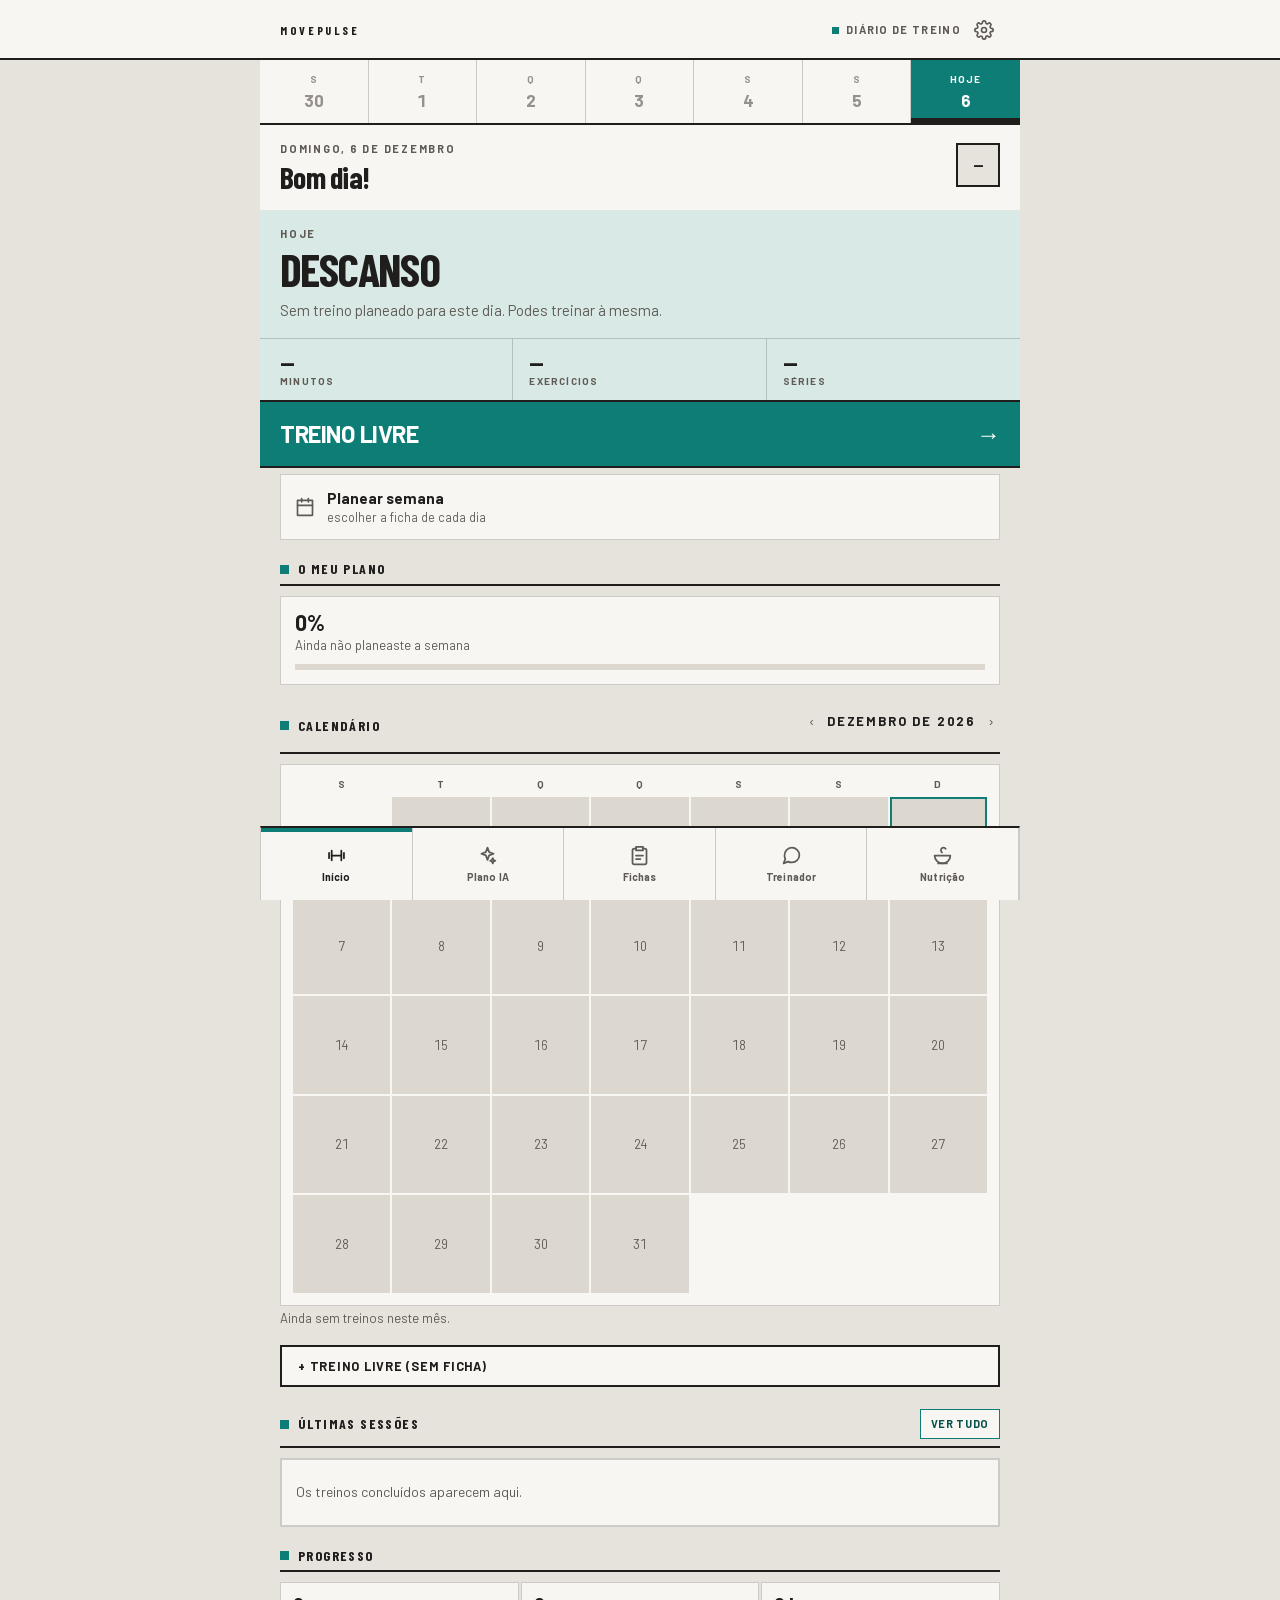
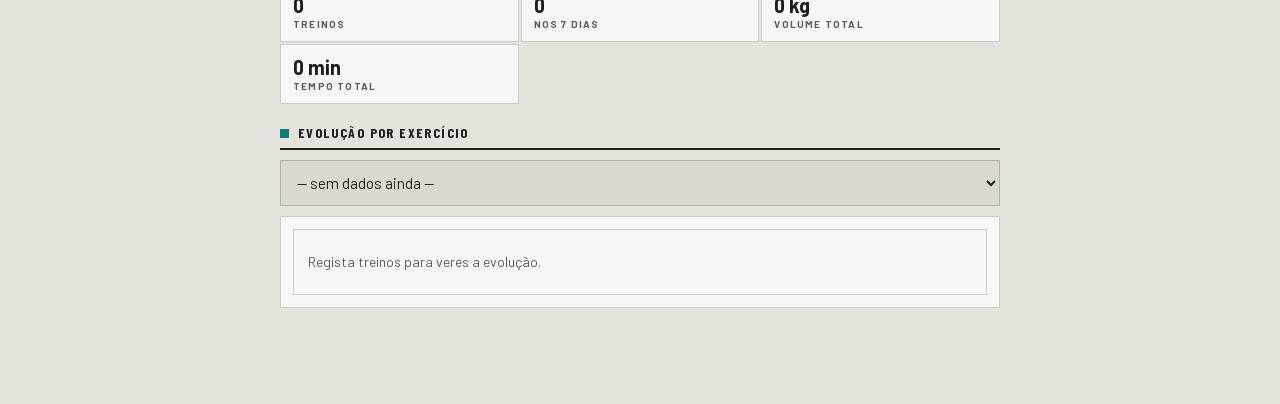
==== commit 85c2a562: "Procurar comida deixa de falhar a meio Três coisas estavam a dar erro ao registar uma refeição.  O s" ====
--- a/index.html
+++ b/index.html
@@ -13,8 +13,8 @@
 <meta name="mobile-web-app-capable" content="yes">
 <meta name="apple-mobile-web-app-status-bar-style" content="default">
 <meta name="apple-mobile-web-app-title" content="MovePulse">
-<link rel="stylesheet" href="css/fontes.css?v=87">
-<link rel="stylesheet" href="css/style.css?v=87">
+<link rel="stylesheet" href="css/fontes.css?v=89">
+<link rel="stylesheet" href="css/style.css?v=89">
 </head>
 <body>
 
@@ -596,18 +596,18 @@
   <button class="btn btn--sm" id="restPular">Saltar</button>
 </div>
 
-<script src="js/data.js?v=87"></script>
-<script src="js/store.js?v=87"></script>
-<script src="js/nuvem.js?v=87"></script>
-<script src="js/saude.js?v=87"></script>
-<script src="js/db.js?v=87"></script>
-<script src="js/ia.js?v=87"></script>
-<script src="js/ui.js?v=87"></script>
-<script src="js/musculos.js?v=87"></script>
-<script src="js/figuras.js?v=87"></script>
-<script src="js/animacao.js?v=87"></script>
-<script src="js/icones.js?v=87"></script>
-<script src="js/alimentos.js?v=87"></script>
-<script src="js/app.js?v=87"></script>
+<script src="js/data.js?v=89"></script>
+<script src="js/store.js?v=89"></script>
+<script src="js/nuvem.js?v=89"></script>
+<script src="js/saude.js?v=89"></script>
+<script src="js/db.js?v=89"></script>
+<script src="js/ia.js?v=89"></script>
+<script src="js/ui.js?v=89"></script>
+<script src="js/musculos.js?v=89"></script>
+<script src="js/figuras.js?v=89"></script>
+<script src="js/animacao.js?v=89"></script>
+<script src="js/icones.js?v=89"></script>
+<script src="js/alimentos.js?v=89"></script>
+<script src="js/app.js?v=89"></script>
 </body>
 </html>
